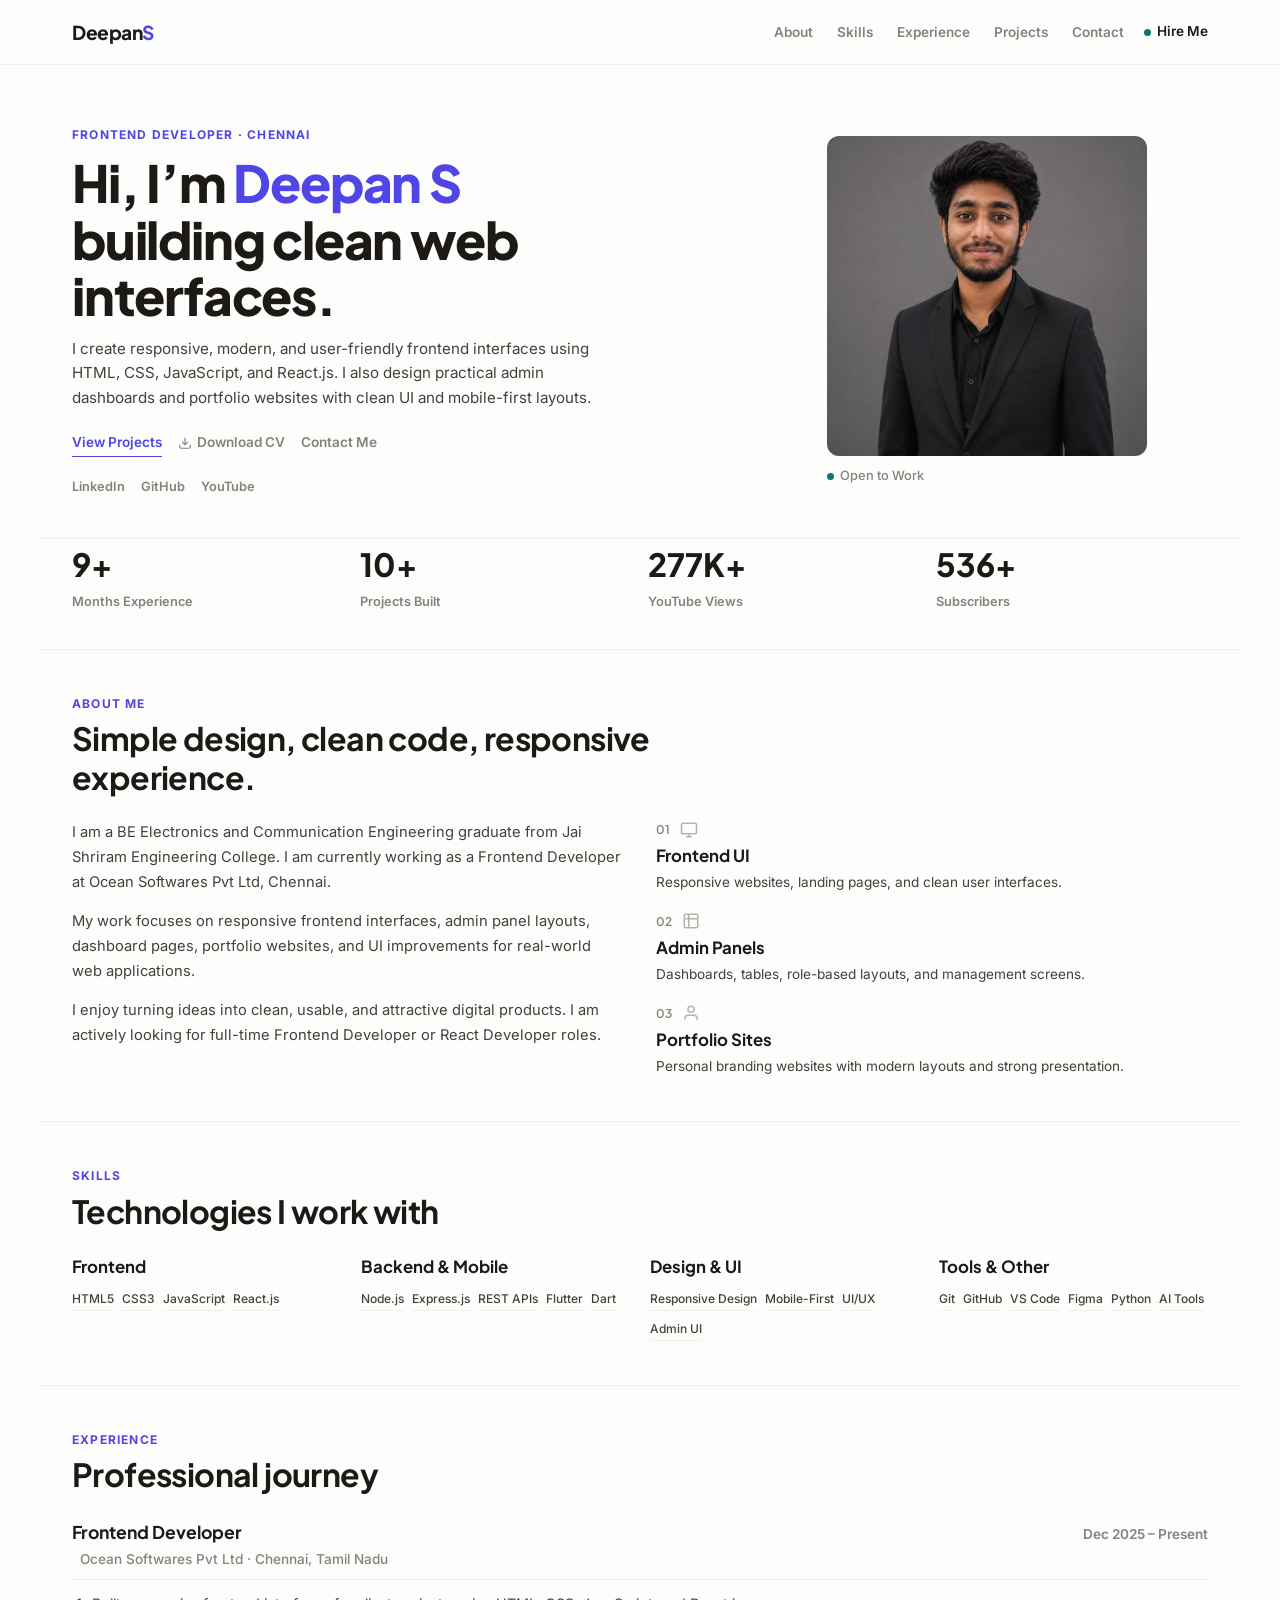
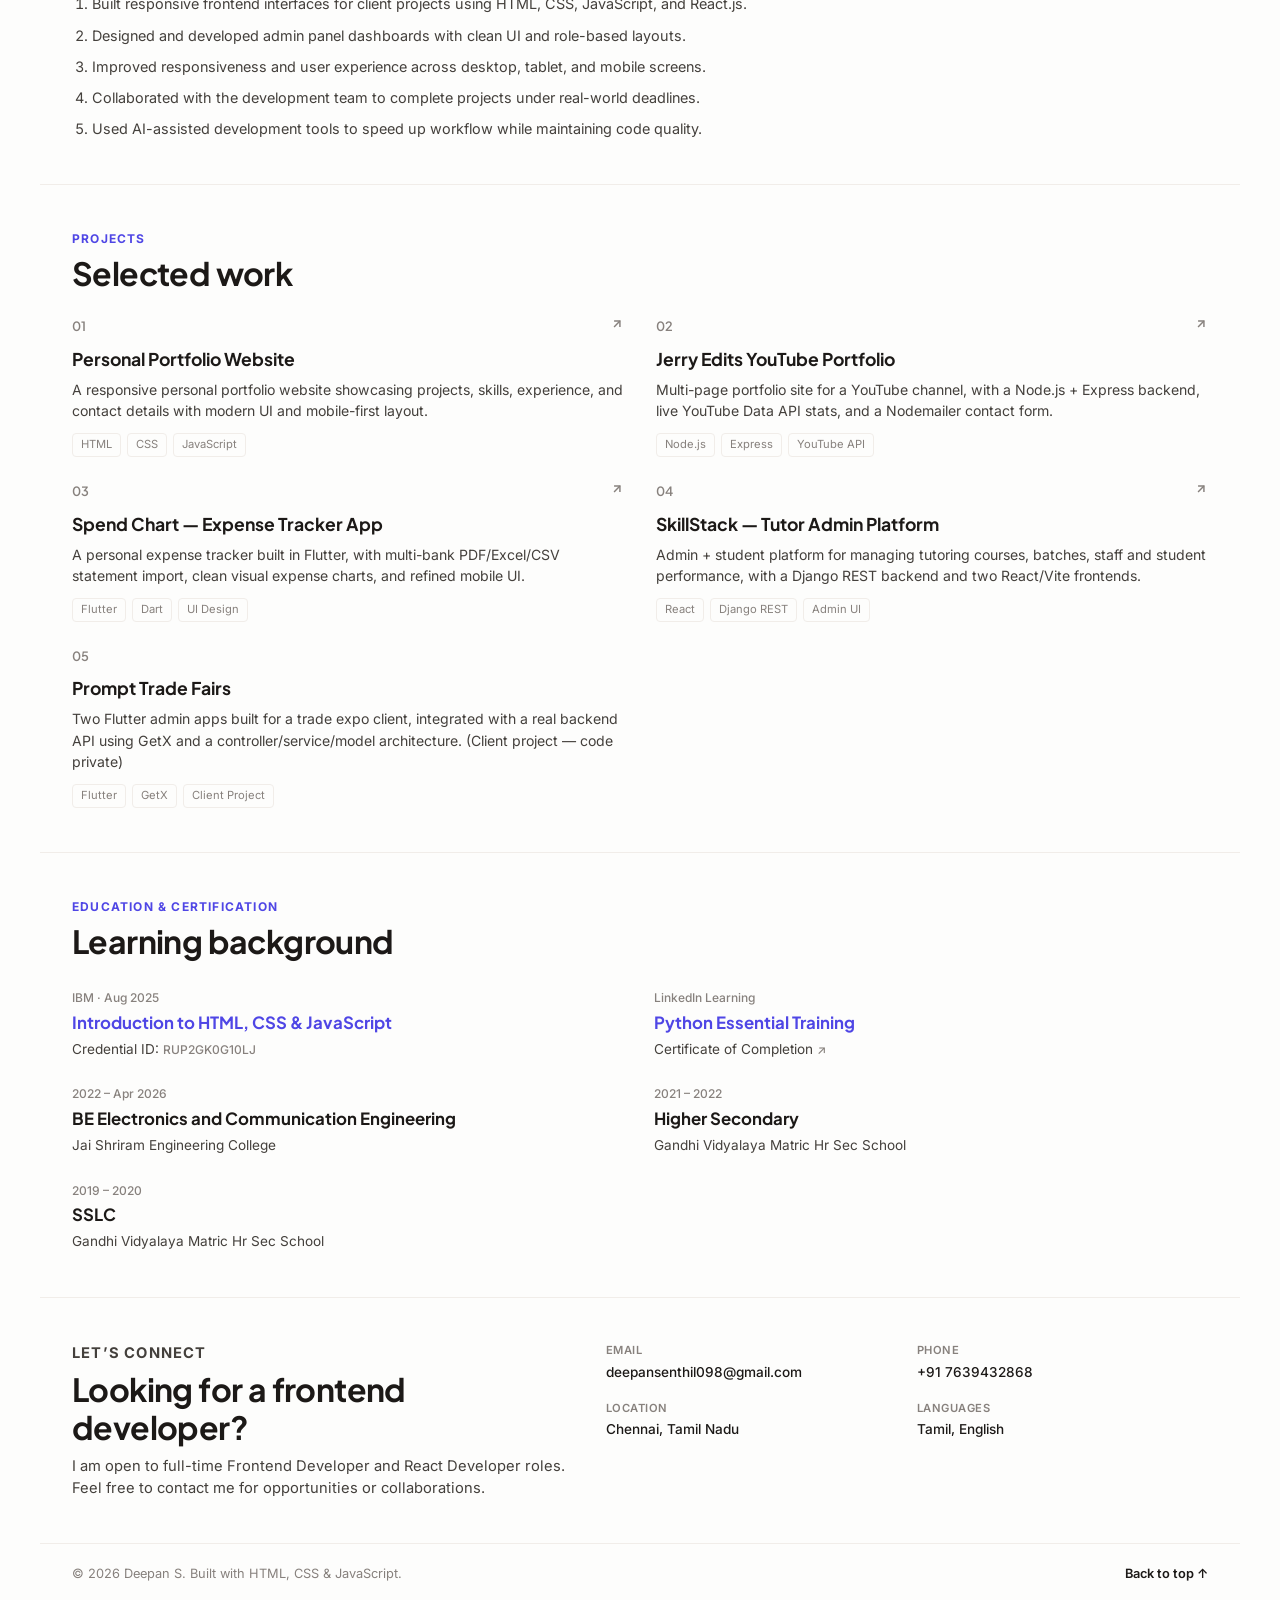
==== index.html @ 494d96f8 "add google-site-verification meta tag" ====
<!DOCTYPE html>
<html lang="en">

<head>
  <meta charset="UTF-8" />
  <meta name="viewport" content="width=device-width, initial-scale=1.0" />
  <meta name="description"
    content="Deepan S - Frontend Developer portfolio. React.js, JavaScript, HTML5, CSS3, responsive UI, admin dashboards, and web experiences." />
  <title>Deepan S | Frontend Developer</title>
  <meta name="google-site-verification" content="NQKdWvsAYt9XB1lCtw7AO4qQT5_Y-aIfFdxD1sTwhug" />

  <link rel="preconnect" href="https://fonts.googleapis.com">
  <link rel="preconnect" href="https://fonts.gstatic.com" crossorigin>
  <link
    href="https://fonts.googleapis.com/css2?family=Inter:wght@400;500;600;700;800&family=Plus+Jakarta+Sans:wght@500;600;700;800&display=swap"
    rel="stylesheet">

  <link rel="icon" type="image/png" href="assets/images/profile.png">
  <link rel="stylesheet" href="assets/css/style.css" />

  <!-- Open Graph / WhatsApp / LinkedIn Meta Tags -->
  <meta property="og:type" content="website" />
  <meta property="og:url" content="https://portfolio-deepan.vercel.app/" />
  <meta property="og:title" content="Deepan S | Frontend Developer" />
  <meta property="og:description" content="Frontend Developer building clean web interfaces using HTML, CSS, JavaScript, and React.js. Explore projects, skills, and experience." />
  <meta property="og:image" content="https://portfolio-deepan.vercel.app/assets/images/ProfileImage-2.png" />

  <!-- Twitter Meta Tags -->
  <meta name="twitter:card" content="summary_large_image" />
  <meta property="twitter:domain" content="portfolio-deepan.vercel.app" />
  <meta property="twitter:url" content="https://portfolio-deepan.vercel.app/" />
  <meta name="twitter:title" content="Deepan S | Frontend Developer" />
  <meta name="twitter:description" content="Frontend Developer building clean web interfaces using HTML, CSS, JavaScript, and React.js." />
  <meta name="twitter:image" content="https://portfolio-deepan.vercel.app/assets/images/ProfileImage-2.png" />
  <link rel="canonical" href="https://portfolio-deepan.vercel.app/" />
  <meta name="keywords" content="Deepan, Deepan S, Deepan Senthilkumar, Deepan portfolio, Deepan frontend developer, Deepan web developer, Deepan React developer, Deepan Chennai" />

  <!-- Structured Data / JSON-LD for Google Search -->
  <script type="application/ld+json">
  {
    "@context": "https://schema.org",
    "@type": "Person",
    "name": "Deepan S",
    "alternateName": ["Deepan", "Deepan Senthilkumar"],
    "jobTitle": "Frontend Developer",
    "url": "https://portfolio-deepan.vercel.app/",
    "sameAs": [
      "https://github.com/Deepan-senthilkumar",
      "https://linkedin.com/in/deepan49",
      "https://youtube.com/@jerryedits4"
    ]
  }
  </script>
</head>

<body>

  <!-- SITE HEADER / NAVBAR -->
  <header class="site-header">
    <nav class="navbar">
      <a href="#home" class="brand">Deepan<span>S</span></a>

      <div class="nav-controls">
        <ul class="nav-links" id="navLinks">
          <li><a href="#about">About</a></li>
          <li><a href="#skills">Skills</a></li>
          <li><a href="#experience">Experience</a></li>
          <li><a href="#projects">Projects</a></li>
          <li><a href="#contact">Contact</a></li>
        </ul>

        <a href="https://mail.google.com/mail/?view=cm&fs=1&to=deepansenthil098@gmail.com" target="_blank" rel="noopener" class="nav-btn">
          <span class="status-dot"></span>
          Hire Me
        </a>

        <!-- Hamburger Menu Button -->
        <button class="menu-btn" id="menuBtn" aria-label="Open Menu">
          <span></span><span></span><span></span>
        </button>
      </div>
    </nav>
  </header>

  <main>
    <!-- HERO SECTION -->
    <section class="hero section" id="home">
      <div class="hero-content">
        <p class="eyebrow">Frontend Developer · Chennai</p>
        <h1>Hi, I’m <span>Deepan S</span><br>building clean web interfaces.</h1>
        <p class="hero-text">
          I create responsive, modern, and user-friendly frontend interfaces using
          HTML, CSS, JavaScript, and React.js. I also design practical admin dashboards
          and portfolio websites with clean UI and mobile-first layouts.
        </p>

        <div class="hero-actions">
          <a href="#projects" class="btn primary">View Projects</a>
          <a href="assets/Deepan_S_Resume.pdf" download="Deepan_S_Resume.pdf" class="btn secondary">
            <svg width="14" height="14" fill="none" stroke="currentColor" stroke-width="2" viewBox="0 0 24 24" style="margin-right: 5px;">
              <path d="M21 15v4a2 2 0 0 1-2 2H5a2 2 0 0 1-2-2v-4"></path>
              <polyline points="7 10 12 15 17 10"></polyline>
              <line x1="12" y1="15" x2="12" y2="3"></line>
            </svg>
            Download CV
          </a>
          <a href="https://mail.google.com/mail/?view=cm&fs=1&to=deepansenthil098@gmail.com" target="_blank" rel="noopener" class="btn secondary">Contact Me</a>
        </div>

        <div class="social-row">
          <a href="https://linkedin.com/in/deepan49" target="_blank" rel="noopener">LinkedIn</a>
          <a href="https://github.com/Deepan-senthilkumar" target="_blank" rel="noopener">GitHub</a>
          <a href="https://youtube.com/@jerryedits4" target="_blank" rel="noopener">YouTube</a>
        </div>
      </div>

      <div class="hero-card">
        <div class="photo-frame">
          <img src="assets/images/ProfileImage-2.png" alt="Deepan S profile photo"
            onerror="this.style.display='none'; this.nextElementSibling.style.display='flex';" />
          <div class="avatar-fallback" style="display: none;">DS</div>
        </div>
        <div class="floating-card">
          <span class="status-dot"></span>
          Open to Work
        </div>
      </div>
    </section>

    <!-- STATS COUNTERS -->
    <section class="stats">
      <div class="stat-box">
        <h3 class="stat-number" data-val="9">9+</h3>
        <p>Months Experience</p>
      </div>
      <div class="stat-box">
        <h3 class="stat-number" data-val="10">10+</h3>
        <p>Projects Built</p>
      </div>
      <div class="stat-box">
        <h3 class="stat-number" data-val="277000">277K+</h3>
        <p>YouTube Views</p>
      </div>
      <div class="stat-box">
        <h3 class="stat-number" data-val="536">536+</h3>
        <p>Subscribers</p>
      </div>
    </section>

    <!-- ABOUT SECTION -->
    <section class="section about" id="about">
      <div class="section-title">
        <p>About Me</p>
        <h2>Simple design, clean code, responsive experience.</h2>
      </div>

      <div class="about-grid">
        <div class="about-text">
          <p>
            I am a BE Electronics and Communication Engineering graduate from
            Jai Shriram Engineering College. I am currently working as a Frontend
            Developer at Ocean Softwares Pvt Ltd, Chennai.
          </p>
          <p>
            My work focuses on responsive frontend interfaces, admin panel layouts,
            dashboard pages, portfolio websites, and UI improvements for real-world
            web applications.
          </p>
          <p>
            I enjoy turning ideas into clean, usable, and attractive digital products.
            I am actively looking for full-time Frontend Developer or React Developer roles.
          </p>
        </div>

        <div class="about-cards">
          <!-- Card 1 -->
          <div class="mini-card">
            <div class="mini-card-header">
              <span>01</span>
              <svg class="mini-card-icon" width="18" height="18" fill="none" stroke="currentColor" stroke-width="2"
                viewBox="0 0 24 24">
                <rect x="2" y="3" width="20" height="14" rx="2" ry="2"></rect>
                <line x1="8" y1="21" x2="16" y2="21"></line>
                <line x1="12" y1="17" x2="12" y2="21"></line>
              </svg>
            </div>
            <h3>Frontend UI</h3>
            <p>Responsive websites, landing pages, and clean user interfaces.</p>
          </div>
          <!-- Card 2 -->
          <div class="mini-card">
            <div class="mini-card-header">
              <span>02</span>
              <svg class="mini-card-icon" width="18" height="18" fill="none" stroke="currentColor" stroke-width="2"
                viewBox="0 0 24 24">
                <rect x="3" y="3" width="18" height="18" rx="2" ry="2"></rect>
                <line x1="9" y1="3" x2="9" y2="21"></line>
                <line x1="3" y1="9" x2="21" y2="9"></line>
              </svg>
            </div>
            <h3>Admin Panels</h3>
            <p>Dashboards, tables, role-based layouts, and management screens.</p>
          </div>
          <!-- Card 3 -->
          <div class="mini-card">
            <div class="mini-card-header">
              <span>03</span>
              <svg class="mini-card-icon" width="18" height="18" fill="none" stroke="currentColor" stroke-width="2"
                viewBox="0 0 24 24">
                <path d="M20 21v-2a4 4 0 0 0-4-4H8a4 4 0 0 0-4 4v2"></path>
                <circle cx="12" cy="7" r="4"></circle>
              </svg>
            </div>
            <h3>Portfolio Sites</h3>
            <p>Personal branding websites with modern layouts and strong presentation.</p>
          </div>
        </div>
      </div>
    </section>

    <!-- SKILLS SECTION -->
    <section class="section skills-section" id="skills">
      <div class="section-title">
        <p>Skills</p>
        <h2>Technologies I work with</h2>
      </div>

      <div class="skills-grid">
        <div class="skill-card">
          <h3>Frontend</h3>
          <div class="tag-list">
            <span>HTML5</span><span>CSS3</span><span>JavaScript</span><span>React.js</span>
          </div>
        </div>
        <div class="skill-card">
          <h3>Backend & Mobile</h3>
          <div class="tag-list">
            <span>Node.js</span><span>Express.js</span><span>REST APIs</span><span>Flutter</span><span>Dart</span>
          </div>
        </div>
        <div class="skill-card">
          <h3>Design & UI</h3>
          <div class="tag-list">
            <span>Responsive Design</span><span>Mobile-First</span><span>UI/UX</span><span>Admin UI</span>
          </div>
        </div>
        <div class="skill-card">
          <h3>Tools & Other</h3>
          <div class="tag-list">
            <span>Git</span><span>GitHub</span><span>VS Code</span><span>Figma</span><span>Python</span><span>AI Tools</span>
          </div>
        </div>
      </div>
    </section>

    <!-- EXPERIENCE SECTION -->
    <section class="section experience" id="experience">
      <div class="section-title">
        <p>Experience</p>
        <h2>Professional journey</h2>
      </div>

      <div class="timeline-card">
        <div class="timeline-head">
          <div>
            <h3>Frontend Developer</h3>
            <p>Ocean Softwares Pvt Ltd · Chennai, Tamil Nadu</p>
          </div>
          <span class="timeline-date">Dec 2025 – Present</span>
        </div>

        <ol class="work-list">
          <li>Built responsive frontend interfaces for client projects using HTML, CSS, JavaScript, and React.js.</li>
          <li>Designed and developed admin panel dashboards with clean UI and role-based layouts.</li>
          <li>Improved responsiveness and user experience across desktop, tablet, and mobile screens.</li>
          <li>Collaborated with the development team to complete projects under real-world deadlines.</li>
          <li>Used AI-assisted development tools to speed up workflow while maintaining code quality.</li>
        </ol>
      </div>
    </section>

    <!-- PROJECTS SECTION -->
    <section class="section projects" id="projects">
      <div class="section-title center">
        <p>Projects</p>
        <h2>Selected work</h2>
      </div>

      <div class="projects-grid">
        <!-- Project 1: Personal Portfolio -->
        <a href="https://portfolio-deepan.vercel.app/" target="_blank" rel="noopener" class="project-card">
          <div class="project-top">
            <span>01</span>
            <span class="project-link-icon" aria-label="Portfolio project">
              <svg width="14" height="14" fill="none" stroke="currentColor" stroke-width="2.5" viewBox="0 0 24 24">
                <line x1="7" y1="17" x2="17" y2="7"></line>
                <polyline points="7 7 17 7 17 17"></polyline>
              </svg>
            </span>
          </div>
          <div class="project-info">
            <h3>Personal Portfolio Website</h3>
            <p>
              A responsive personal portfolio website showcasing projects, skills,
              experience, and contact details with modern UI and mobile-first layout.
            </p>
            <div class="project-tags">
              <span>HTML</span><span>CSS</span><span>JavaScript</span>
            </div>
          </div>
        </a>

        <!-- Project 2: Jerry Edits -->
        <a href="https://jerry-edits.vercel.app/" target="_blank" rel="noopener" class="project-card">
          <div class="project-top">
            <span>02</span>
            <span class="project-link-icon" aria-label="Jerry Edits Website">
              <svg width="14" height="14" fill="none" stroke="currentColor" stroke-width="2.5" viewBox="0 0 24 24">
                <line x1="7" y1="17" x2="17" y2="7"></line>
                <polyline points="7 7 17 7 17 17"></polyline>
              </svg>
            </span>
          </div>
          <div class="project-info">
            <h3>Jerry Edits YouTube Portfolio</h3>
            <p>
              Multi-page portfolio site for a YouTube channel, with a Node.js + Express
              backend, live YouTube Data API stats, and a Nodemailer contact form.
            </p>
            <div class="project-tags">
              <span>Node.js</span><span>Express</span><span>YouTube API</span>
            </div>
          </div>
        </a>

        <!-- Project 3: Spend Chart -->
        <a href="https://github.com/Deepan-senthilkumar/Spend-chart-frontend" target="_blank" rel="noopener" class="project-card">
          <div class="project-top">
            <span>03</span>
            <span class="project-link-icon" aria-label="Spend Chart repository">
              <svg width="14" height="14" fill="none" stroke="currentColor" stroke-width="2.5" viewBox="0 0 24 24">
                <line x1="7" y1="17" x2="17" y2="7"></line>
                <polyline points="7 7 17 7 17 17"></polyline>
              </svg>
            </span>
          </div>
          <div class="project-info">
            <h3>Spend Chart — Expense Tracker App</h3>
            <p>
              A personal expense tracker built in Flutter, with multi-bank PDF/Excel/CSV
              statement import, clean visual expense charts, and refined mobile UI.
            </p>
            <div class="project-tags">
              <span>Flutter</span><span>Dart</span><span>UI Design</span>
            </div>
          </div>
        </a>

        <!-- Project 4: SkillStack -->
        <a href="https://skillstack-admin.vercel.app/" target="_blank" rel="noopener" class="project-card">
          <div class="project-top">
            <span>04</span>
            <span class="project-link-icon" aria-label="SkillStack platform">
              <svg width="14" height="14" fill="none" stroke="currentColor" stroke-width="2.5" viewBox="0 0 24 24">
                <line x1="7" y1="17" x2="17" y2="7"></line>
                <polyline points="7 7 17 7 17 17"></polyline>
              </svg>
            </span>
          </div>
          <div class="project-info">
            <h3>SkillStack — Tutor Admin Platform</h3>
            <p>
              Admin + student platform for managing tutoring courses, batches, staff
              and student performance, with a Django REST backend and two React/Vite frontends.
            </p>
            <div class="project-tags">
              <span>React</span><span>Django REST</span><span>Admin UI</span>
            </div>
          </div>
        </a>

        <!-- Project 5: Prompt Trade Fairs (client project, no public link) -->
        <div class="project-card project-card-static">
          <div class="project-top">
            <span>05</span>
          </div>
          <div class="project-info">
            <h3>Prompt Trade Fairs</h3>
            <p>
              Two Flutter admin apps built for a trade expo client, integrated with a
              real backend API using GetX and a controller/service/model architecture.
              (Client project — code private)
            </p>
            <div class="project-tags">
              <span>Flutter</span><span>GetX</span><span>Client Project</span>
            </div>
          </div>
        </div>
      </div>
    </section>

    <!-- EDUCATION SECTION -->
    <section class="section education">
      <div class="section-title">
        <p>Education & Certification</p>
        <h2>Learning background</h2>
      </div>

      <div class="edu-grid">
        <!-- 1. Coursera IBM Certification -->
        <a href="https://coursera.org/share/57b1f9be9dd07d5d45eefe106dd7801f" target="_blank" rel="noopener"
          class="edu-card highlight">
          <span>IBM · Aug 2025</span>
          <h3>Introduction to HTML, CSS & JavaScript</h3>
          <p>Credential ID: <span class="credential-id">RUP2GK0G10LJ</span></p>
        </a>

        <!-- 2. LinkedIn Learning Certification -->
        <a href="https://www.linkedin.com/learning/certificates/672eab33d50b6d9548c9488023d0935b823214d5f3dd8689351827edff1f55e1" target="_blank" rel="noopener"
          class="edu-card highlight">
          <span>LinkedIn Learning</span>
          <h3>Python Essential Training</h3>
          <p>Certificate of Completion <span class="credential-id">↗</span></p>
        </a>

        <!-- 3. College -->
        <div class="edu-card">
          <span>2022 – Apr 2026</span>
          <h3>BE Electronics and Communication Engineering</h3>
          <p>Jai Shriram Engineering College</p>
        </div>

        <!-- 4. Higher Secondary -->
        <div class="edu-card">
          <span>2021 – 2022</span>
          <h3>Higher Secondary</h3>
          <p>Gandhi Vidyalaya Matric Hr Sec School</p>
        </div>

        <!-- 5. SSLC -->
        <div class="edu-card">
          <span>2019 – 2020</span>
          <h3>SSLC</h3>
          <p>Gandhi Vidyalaya Matric Hr Sec School</p>
        </div>
      </div>
    </section>

    <!-- CONTACT SECTION -->
    <section class="section contact" id="contact">
      <div class="contact-box">
        <div class="contact-intro">
          <p class="eyebrow">Let’s connect</p>
          <h2>Looking for a frontend developer?</h2>
          <p>
            I am open to full-time Frontend Developer and React Developer roles.
            Feel free to contact me for opportunities or collaborations.
          </p>
        </div>

        <div class="contact-actions">
          <a href="https://mail.google.com/mail/?view=cm&fs=1&to=deepansenthil098@gmail.com" target="_blank" rel="noopener" class="btn primary">Email Me</a>
          <a href="tel:+917639432868" class="btn secondary">Call Me</a>
        </div>

        <div class="contact-details">
          <div class="detail-item">
            <span class="detail-label">Email</span>
            <span class="detail-val"><a href="https://mail.google.com/mail/?view=cm&fs=1&to=deepansenthil098@gmail.com" target="_blank" rel="noopener">deepansenthil098@gmail.com</a></span>
          </div>
          <div class="detail-item">
            <span class="detail-label">Phone</span>
            <span class="detail-val">+91 7639432868</span>
          </div>
          <div class="detail-item">
            <span class="detail-label">Location</span>
            <span class="detail-val">Chennai, Tamil Nadu</span>
          </div>
          <div class="detail-item">
            <span class="detail-label">Languages</span>
            <span class="detail-val">Tamil, English</span>
          </div>
        </div>
      </div>
    </section>
  </main>

  <footer>
    <p>© 2026 Deepan S. Built with HTML, CSS & JavaScript.</p>
    <a href="#home">Back to top ↑</a>
  </footer>

  <script src="assets/js/script.js"></script>
</body>

</html>
---- assets/css/style.css ----
/* ==========================================================================
   MINIMAL DESIGN TOKENS & TYPOGRAPHY SYSTEM
   ========================================================================== */
:root {
  /* Warm Milk-White & Slate/Clay System (Default & Sole Theme) */
  --bg: #fdfdfc; /* Clean, calm warm-white */
  --dark: #1c1917; /* Slate-stone dark grey */
  --dark-soft: #292524;
  --text: #44403c; /* Serene warm grey body copy */
  --muted: #87817d; /* Soft clay grey */
  --line: #f1ede9; /* Extremely subtle warm separator lines */
  
  --accent: #4f46e5; /* Serene indigo */
  --accent-soft: #e0e7ff;
  --accent-secondary: #0f766e; /* Muted teal */
  --accent-secondary-soft: #ccfbf1;
  
  --radius: 12px;
  --transition-normal: 0.35s cubic-bezier(0.16, 1, 0.3, 1);
  --transition-fast: 0.2s cubic-bezier(0.16, 1, 0.3, 1);

  /* Professional Typography Pairing */
  --font-heading: 'Plus Jakarta Sans', -apple-system, BlinkMacSystemFont, sans-serif;
  --font-body: 'Inter', -apple-system, BlinkMacSystemFont, sans-serif;
}

/* ==========================================================================
   GLOBAL STRUCTURE & RESET
   ========================================================================== */
* {
  box-sizing: border-box;
  margin: 0;
  padding: 0;
}

html {
  scroll-behavior: smooth;
  scroll-padding-top: 90px;
}

body {
  font-family: var(--font-body);
  background-color: var(--bg);
  color: var(--text);
  line-height: 1.6;
  -webkit-font-smoothing: antialiased;
}

img {
  max-width: 100%;
  display: block;
}

a {
  text-decoration: none;
  color: inherit;
  transition: color var(--transition-fast);
}

/* Layout section containers (Tightened from 80px to 44px) */
.section {
  max-width: 1200px;
  margin: 0 auto;
  padding: 44px 32px;
}

/* major section breaks */
section + section,
main > section + section {
  border-top: 1px solid var(--line);
}

/* Elegant Scrollbar */
::-webkit-scrollbar {
  width: 6px;
  height: 6px;
}
::-webkit-scrollbar-track {
  background: var(--bg);
}
::-webkit-scrollbar-thumb {
  background: var(--line);
  border-radius: 10px;
}
::-webkit-scrollbar-thumb:hover {
  background: var(--muted);
}

/* ==========================================================================
   HEADER / FLAT NAVBAR
   ========================================================================== */
.site-header {
  position: sticky;
  top: 0;
  z-index: 100;
  background-color: rgba(253, 253, 252, 0.95);
  backdrop-filter: blur(8px);
  -webkit-backdrop-filter: blur(8px);
  border-bottom: 1px solid var(--line);
  transition: border-color var(--transition-fast);
}

.navbar {
  max-width: 1200px;
  margin: 0 auto;
  height: 64px; /* Reduced from 70px */
  padding: 0 32px;
  display: flex;
  align-items: center;
  justify-content: space-between;
}

.brand {
  font-family: var(--font-heading);
  font-size: 1.2rem;
  font-weight: 750;
  color: var(--dark);
  letter-spacing: -0.5px;
}

.brand span {
  color: var(--accent);
}

.nav-controls {
  display: flex;
  align-items: center;
  gap: 20px;
}

.nav-links {
  display: flex;
  list-style: none;
  gap: 24px;
}

.nav-links a {
  color: var(--muted);
  font-size: 0.85rem;
  font-weight: 600;
  transition: color var(--transition-fast);
  padding: 6px 0;
}

.nav-links a:hover {
  color: var(--dark);
}

/* Minimal availability badge button */
.nav-btn {
  display: inline-flex;
  align-items: center;
  gap: 6px;
  color: var(--dark);
  font-size: 0.85rem;
  font-weight: 600;
  padding: 4px 0;
  position: relative;
  transition: color var(--transition-fast);
}

.nav-btn:hover {
  color: var(--accent);
}

.status-dot {
  width: 7px;
  height: 7px;
  border-radius: 50%;
  background: var(--accent-secondary);
  display: inline-block;
}

/* Mobile Hamburger Menu */
.menu-btn {
  display: none;
  background: none;
  border: 0;
  cursor: pointer;
  width: 20px;
  height: 20px;
  position: relative;
}

.menu-btn span {
  display: block;
  width: 20px;
  height: 1.5px;
  background: var(--dark);
  position: absolute;
  left: 0;
  border-radius: 999px;
  transition: transform var(--transition-fast), top var(--transition-fast), opacity var(--transition-fast);
}

.menu-btn span:nth-child(1) { top: 4px; }
.menu-btn span:nth-child(2) { top: 10px; }
.menu-btn span:nth-child(3) { top: 16px; }

.menu-btn.active span:nth-child(1) {
  top: 10px;
  transform: rotate(45deg);
}

.menu-btn.active span:nth-child(2) {
  opacity: 0;
}

.menu-btn.active span:nth-child(3) {
  top: 10px;
  transform: rotate(-45deg);
}

/* ==========================================================================
   HERO / PRESENTATION VIEW
   ========================================================================== */
.hero {
  padding-top: 60px;
  padding-bottom: 40px;
  display: grid;
  grid-template-columns: 1.2fr 0.8fr;
  gap: 32px;
  align-items: center;
}

.eyebrow {
  color: var(--accent);
  font-size: 0.75rem;
  font-weight: 700;
  letter-spacing: 1.2px;
  text-transform: uppercase;
  margin-bottom: 10px;
}

.hero h1 {
  font-family: var(--font-heading);
  font-size: clamp(2rem, 5vw, 3.2rem); /* Fluid scaling */
  font-weight: 800;
  line-height: 1.1;
  letter-spacing: -1.2px;
  color: var(--dark);
  margin-bottom: 14px;
}

.hero h1 span {
  color: var(--accent);
}

.hero-text {
  max-width: 520px;
  color: var(--text);
  font-size: 0.95rem;
  line-height: 1.6;
}

.hero-actions {
  display: flex;
  gap: 16px;
  flex-wrap: wrap;
  margin-top: 20px;
}

/* Flat Typography-Based Buttons */
.btn {
  display: inline-flex;
  align-items: center;
  justify-content: center;
  font-weight: 600;
  font-size: 0.85rem;
  cursor: pointer;
  transition: color var(--transition-fast);
  border: none;
  background: none;
}

.btn.primary {
  color: var(--accent);
  border-bottom: 1px solid var(--accent);
  padding: 2px 0;
}

.btn.primary:hover {
  color: var(--dark);
  border-color: var(--dark);
}

.btn.secondary {
  color: var(--muted);
  border-bottom: 1px solid transparent;
  padding: 2px 0;
}

.btn.secondary:hover {
  color: var(--dark);
  border-color: var(--dark);
}

.social-row {
  display: flex;
  gap: 16px;
  margin-top: 20px;
}

.social-row a {
  color: var(--muted);
  font-size: 0.8rem;
  font-weight: 600;
  border-bottom: 1px solid transparent;
}

.social-row a:hover {
  color: var(--dark);
  border-bottom-color: var(--dark);
}

/* Profile Picture block */
.hero-card {
  position: relative;
  justify-self: center;
}

.photo-frame {
  width: min(320px, 70vw);
  aspect-ratio: 1 / 1;
  border-radius: 12px;
  overflow: hidden;
  position: relative;
}

.photo-frame img {
  width: 100%;
  height: 100%;
  object-fit: cover;
  transform: scale(1.25); /* Permanently zoomed in */
  filter: grayscale(10%) contrast(95%);
}

.avatar-fallback {
  width: 100%;
  height: 100%;
  display: flex;
  align-items: center;
  justify-content: center;
  font-family: var(--font-heading);
  font-size: 3rem;
  font-weight: 600;
  color: var(--muted);
  background-color: var(--line);
}

.floating-card {
  margin-top: 10px;
  display: flex;
  align-items: center;
  gap: 6px;
  font-weight: 500;
  font-size: 0.8rem;
  color: var(--muted);
}

/* ==========================================================================
   STATS COUNTER ELEMENTS (Box-Free)
   ========================================================================== */
.stats {
  max-width: 1200px;
  margin: 0 auto;
  padding: 0 32px 36px;
  display: grid;
  grid-template-columns: repeat(4, 1fr);
  gap: 16px;
}

.stat-box {
  background: none;
  border: none;
  padding: 0;
  box-shadow: none;
}

.stat-number {
  font-family: var(--font-heading);
  font-size: clamp(1.5rem, 3.5vw, 2rem); /* Fluid responsive stats */
  font-weight: 750;
  color: var(--dark);
}

.stat-box p {
  color: var(--muted);
  font-size: 0.8rem;
  font-weight: 600;
  margin-top: 2px;
}

/* ==========================================================================
   ABOUT / BIO SECTION (Box-Free)
   ========================================================================== */
.section-title {
  margin-bottom: 24px;
}

.section-title p {
  color: var(--accent);
  font-size: 0.75rem;
  font-weight: 700;
  letter-spacing: 1.2px;
  text-transform: uppercase;
  margin-bottom: 6px;
}

.section-title h2 {
  font-family: var(--font-heading);
  font-size: clamp(1.4rem, 3.5vw, 2rem); /* Fluid scaling headings */
  line-height: 1.2;
  letter-spacing: -0.6px;
  color: var(--dark);
  max-width: 680px;
}

.about-grid {
  display: grid;
  grid-template-columns: 1fr 1fr;
  gap: 32px;
}

.about-text {
  background: none;
  border: none;
  padding: 0;
  box-shadow: none;
}

.about-text p {
  font-size: 0.92rem;
  color: var(--text);
  line-height: 1.7;
}

.about-text p + p {
  margin-top: 14px;
}

.about-cards {
  display: grid;
  gap: 18px;
}

.mini-card {
  background: none;
  border: none;
  padding: 0;
  box-shadow: none;
}

.mini-card-header {
  display: flex;
  align-items: center;
  gap: 10px;
  margin-bottom: 4px;
}

.mini-card-header span {
  color: var(--muted);
  font-weight: 600;
  font-size: 0.75rem;
  font-family: var(--font-heading);
}

.mini-card-icon {
  color: var(--muted);
  opacity: 0.6;
}

.mini-card h3 {
  color: var(--dark);
  font-family: var(--font-heading);
  font-size: 1.05rem;
  font-weight: 700;
  margin-bottom: 2px;
}

.mini-card p {
  color: var(--text);
  font-size: 0.85rem;
}

/* ==========================================================================
   SKILLS SECTION (Box-Free)
   ========================================================================== */
.skills-section {
  max-width: 1200px;
  background: none;
  color: var(--text);
}

.skills-grid {
  display: grid;
  grid-template-columns: repeat(4, 1fr);
  gap: 20px;
}

.skills-section .skill-card {
  background: none;
  border: none;
  padding: 0;
  box-shadow: none;
}

.skills-section .skill-card h3 {
  color: var(--dark);
  font-family: var(--font-heading);
  font-size: 1.05rem;
  font-weight: 700;
  margin-bottom: 8px;
}

.tag-list {
  display: flex;
  gap: 8px;
  flex-wrap: wrap;
}

.tag-list span {
  font-size: 0.75rem;
  font-weight: 500;
  color: var(--text);
  border-bottom: 1px solid var(--line);
  padding-bottom: 2px;
}

/* ==========================================================================
   EXPERIENCE SECTION (Box-Free)
   ========================================================================== */
.experience {
  max-width: 1200px;
}

.timeline-card {
  background: none;
  border: none;
  padding: 0;
  box-shadow: none;
}

.timeline-card::before {
  display: none;
}

.timeline-head {
  display: flex;
  justify-content: space-between;
  align-items: baseline;
  margin-bottom: 12px;
  border-bottom: 1px solid var(--line);
  padding-bottom: 8px;
}

.timeline-head h3 {
  font-family: var(--font-heading);
  color: var(--dark);
  font-size: 1.1rem;
  font-weight: 700;
}

.timeline-head p {
  color: var(--muted);
  font-size: 0.85rem;
  font-weight: 500;
  display: inline-block;
  margin-left: 8px;
}

.timeline-date {
  color: var(--muted);
  font-size: 0.85rem;
  font-weight: 600;
}

.work-list {
  padding-left: 20px;
  list-style-type: decimal;
}

.work-list li {
  font-size: 0.9rem;
  color: var(--text);
}

.work-list li + li {
  margin-top: 8px;
}

/* ==========================================================================
   PROJECTS SECTION (Box-Free)
   ========================================================================== */
.projects-grid {
  display: grid;
  grid-template-columns: repeat(2, 1fr);
  gap: 24px 32px;
}

.project-card {
  display: block;
  background: none;
  border: none;
  padding: 0;
  box-shadow: none;
}

.project-top {
  display: flex;
  justify-content: space-between;
  align-items: center;
  margin-bottom: 8px;
}

.project-top span {
  color: var(--muted);
  font-weight: 600;
  font-size: 0.8rem;
  font-family: var(--font-heading);
}

.project-link-icon {
  width: auto;
  height: auto;
  border: none;
  color: var(--muted);
  transition: color var(--transition-fast);
}

.project-card:hover .project-link-icon {
  color: var(--accent);
  background: none;
  border: none;
  transform: none;
}

.project-card h3 {
  color: var(--dark);
  font-family: var(--font-heading);
  font-size: 1.1rem;
  font-weight: 700;
  margin-bottom: 6px;
  transition: color var(--transition-fast);
}

.project-card:hover h3 {
  color: var(--accent);
}

.project-card p {
  color: var(--text);
  font-size: 0.88rem;
  line-height: 1.5;
  margin-bottom: 12px;
}

.project-tags {
  display: flex;
  flex-wrap: wrap;
  gap: 6px;
}

.project-tags span {
  font-size: 0.7rem;
  color: var(--muted);
  border: 1px solid var(--line);
  padding: 2px 8px;
  border-radius: 4px;
}

.project-card:hover .project-tags span {
  color: var(--accent);
  border-color: var(--accent-soft);
  background-color: var(--accent-soft);
}

.project-card-static {
  cursor: default;
}

.project-card-static:hover h3 {
  color: var(--dark);
}

.project-card-static:hover .project-tags span {
  color: var(--muted);
  border-color: var(--line);
  background-color: transparent;
}

/* ==========================================================================
   EDUCATION GRID (Box-Free)
   ========================================================================== */
.edu-grid {
  display: grid;
  grid-template-columns: repeat(2, 1fr);
  gap: 20px 28px;
}

.edu-card {
  display: block;
  background: none;
  border: none;
  padding: 0;
  box-shadow: none;
}

.edu-card span {
  color: var(--muted);
  font-weight: 500;
  font-size: 0.75rem;
  margin-bottom: 2px;
}

.edu-card h3 {
  color: var(--dark);
  font-family: var(--font-heading);
  font-size: 1.05rem;
  font-weight: 700;
  margin-bottom: 2px;
}

.edu-card p {
  color: var(--text);
  font-size: 0.85rem;
}

.edu-card.highlight {
  display: block;
  background: none;
  border: none;
  transition: opacity var(--transition-fast);
}

.edu-card.highlight:hover {
  opacity: 0.8;
}

.edu-card.highlight h3 {
  color: var(--accent);
}

/* ==========================================================================
   CONTACT DETAILS (Box-Free)
   ========================================================================== */
.contact-box {
  background: none;
  border: none;
  padding: 0;
  box-shadow: none;
  display: grid;
  grid-template-columns: 1fr 1.2fr;
  gap: 32px;
  align-items: start;
}

.contact-intro h2 {
  font-family: var(--font-heading);
  font-size: clamp(1.4rem, 3vw, 2rem);
  letter-spacing: -0.6px;
  line-height: 1.2;
  color: var(--dark);
  margin-bottom: 8px;
}

.contact-box p {
  color: var(--text);
  font-size: 0.92rem;
  line-height: 1.5;
}

.contact-box .eyebrow {
  margin-bottom: 6px;
}

.contact-box .contact-actions {
  display: none;
}

/* Simple text detail list */
.contact-details {
  display: grid;
  grid-template-columns: repeat(2, 1fr);
  gap: 16px 20px;
  border-top: none;
  padding-top: 0;
  margin-top: 0;
}

.detail-item {
  display: flex;
  flex-direction: column;
  gap: 2px;
}

.detail-label {
  font-size: 0.7rem;
  color: var(--muted);
  font-weight: 600;
  text-transform: uppercase;
  letter-spacing: 0.5px;
}

.detail-val {
  font-size: 0.85rem;
  color: var(--dark);
  font-weight: 500;
}

.detail-val a {
  transition: color var(--transition-fast);
}

.detail-val a:hover {
  color: var(--accent);
}

/* ==========================================================================
   FOOTER
   ========================================================================== */
footer {
  max-width: 1200px;
  margin: 0 auto;
  padding: 20px 32px;
  border-top: 1px solid var(--line);
  display: flex;
  justify-content: space-between;
  align-items: center;
  color: var(--muted);
  font-size: 0.8rem;
}

footer a {
  color: var(--dark);
  font-weight: 600;
}

footer a:hover {
  color: var(--accent);
}

/* ==========================================================================
   RESPONSIVE DESIGN ADAPTATIONS
   ========================================================================== */

/* Laptop / Desktop breaks */
@media (max-width: 1024px) {
  .skills-grid {
    grid-template-columns: repeat(2, 1fr);
    gap: 20px;
  }
}

/* Tablet Viewports */
@media (max-width: 950px) {
  /* Navbar transition and overlay tweaks for perfect responsiveness */
  .nav-links {
    position: fixed;
    top: 72px; /* Offset from header boundary */
    left: 32px;
    right: 32px;
    display: flex; /* Kept flex, hidden via opacity/pointers */
    flex-direction: column;
    background: var(--bg);
    border: 1px solid var(--line);
    border-radius: 12px;
    padding: 24px 20px;
    gap: 16px;
    box-shadow: 0 10px 30px rgba(0,0,0,0.04);
    z-index: 99;
    opacity: 0;
    pointer-events: none;
    transform: translateY(-10px);
    transition: opacity 0.3s cubic-bezier(0.16, 1, 0.3, 1), transform 0.3s cubic-bezier(0.16, 1, 0.3, 1);
  }

  /* Dropdown active transitions */
  .nav-links.active {
    opacity: 1;
    pointer-events: auto;
    transform: translateY(0);
  }

  .nav-links a {
    font-size: 0.95rem; /* Larger touch layout */
    padding: 8px 12px; /* Tap targets minimum padding */
    display: block;
    width: 100%;
  }

  .menu-btn {
    display: block;
  }

  .nav-btn {
    display: none;
  }

  .hero {
    grid-template-columns: 1fr;
    gap: 24px;
    padding-top: 30px;
  }
  
  .hero-content {
    text-align: center;
  }
  
  .hero-text {
    margin: 0 auto;
  }
  
  .hero-actions, .social-row {
    justify-content: center;
  }

  .stats {
    grid-template-columns: repeat(2, 1fr);
    padding-bottom: 30px;
    gap: 12px;
  }
  
  .about-grid, .projects-grid, .edu-grid, .contact-box {
    grid-template-columns: 1fr;
    gap: 24px;
  }
  
  .contact-details {
    grid-template-columns: repeat(2, 1fr);
  }

  .floating-card {
    justify-content: center;
  }
}

/* Mobile Viewports */
@media (max-width: 560px) {
  .navbar {
    padding: 0 24px;
  }

  .section {
    padding: 36px 24px;
  }

  .skills-grid, .contact-details {
    grid-template-columns: 1fr;
    gap: 12px;
  }

  .stats {
    grid-template-columns: repeat(2, 1fr);
    padding: 0 24px 30px;
    gap: 12px;
  }

  footer {
    padding: 20px 24px;
  }

  .nav-links {
    left: 24px;
    right: 24px;
  }

  .timeline-head {
    flex-direction: column;
    align-items: flex-start;
    gap: 2px;
  }

  footer {
    flex-direction: column;
    gap: 6px;
    text-align: center;
  }
}

/* ==========================================================================
   SCROLL REVEAL EFFECT
   ========================================================================== */
.reveal {
  opacity: 0;
  transition: opacity 0.8s ease;
}

.reveal.show {
  opacity: 1;
}
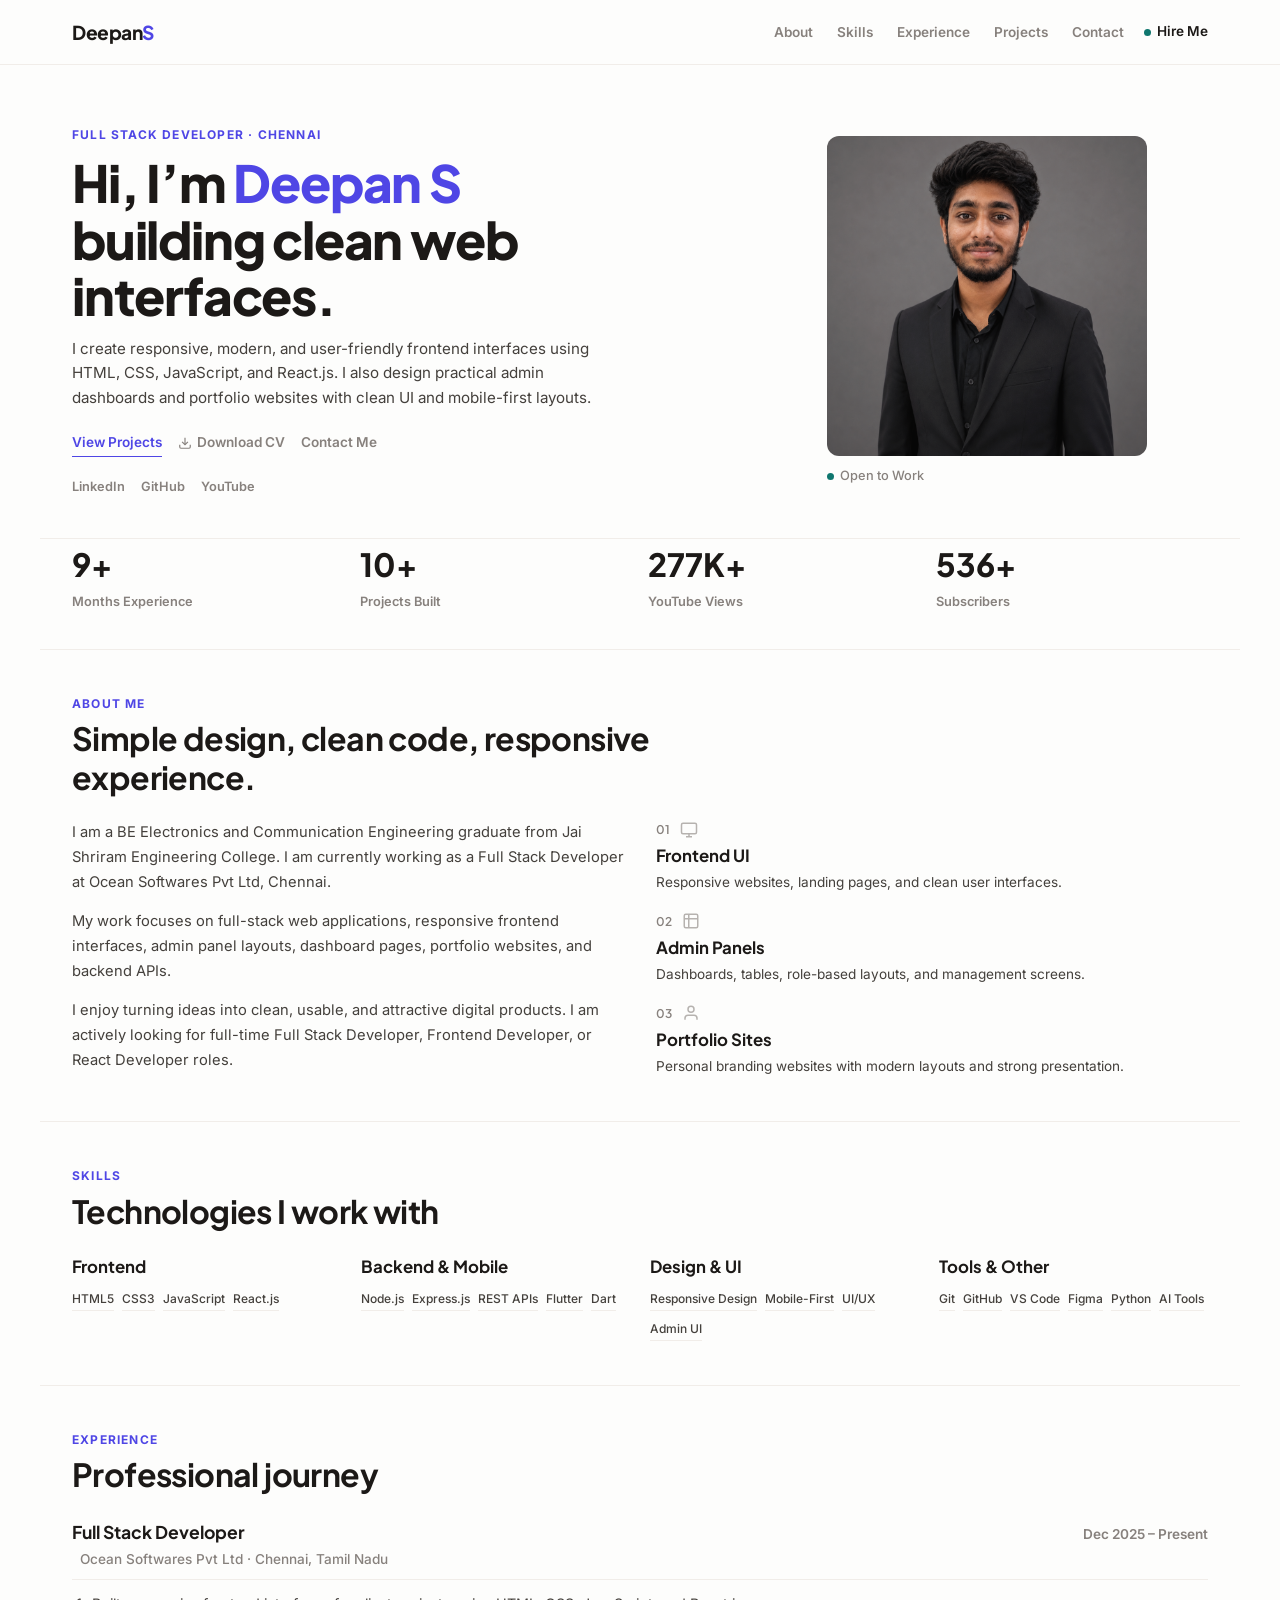
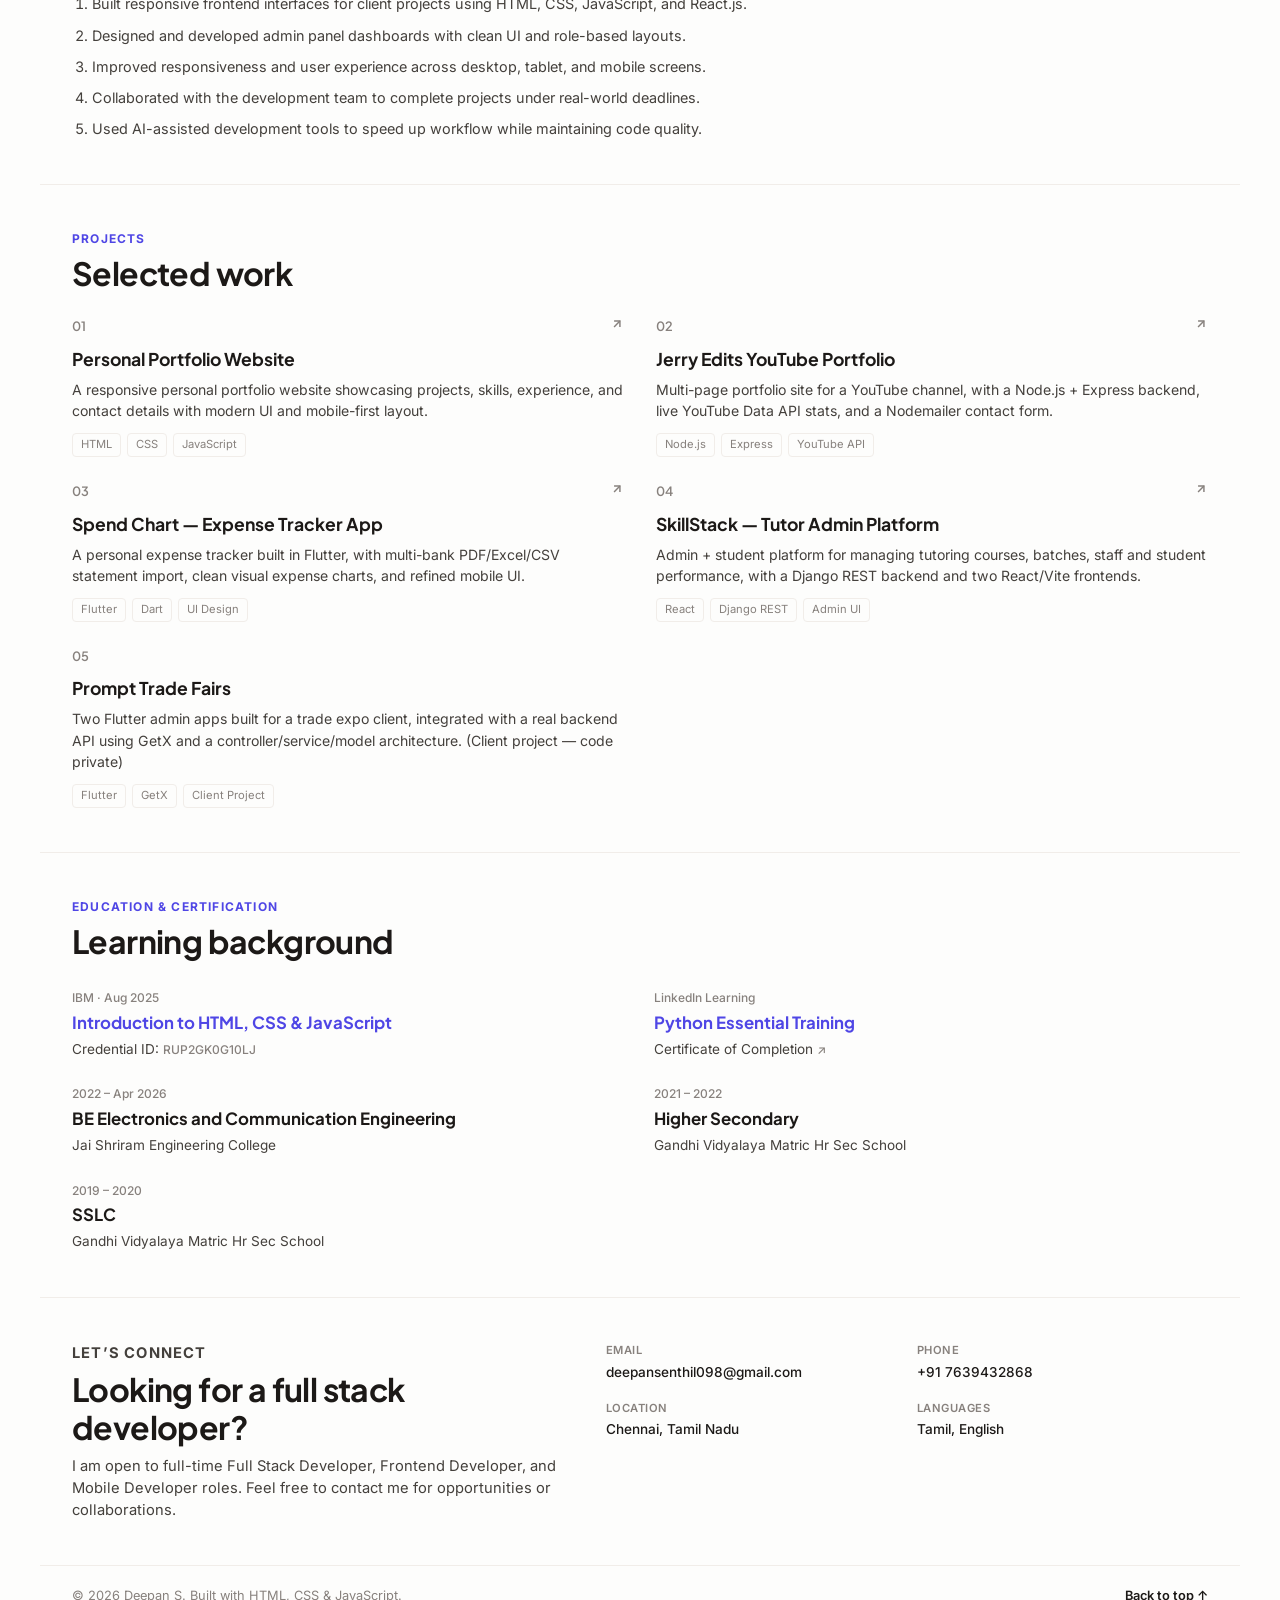
==== commit ae248bc0: "update role to Full Stack Developer, add favicons, and update site name" ====
--- a/index.html
+++ b/index.html
@@ -5,49 +5,103 @@
   <meta charset="UTF-8" />
   <meta name="viewport" content="width=device-width, initial-scale=1.0" />
   <meta name="description"
-    content="Deepan S - Frontend Developer portfolio. React.js, JavaScript, HTML5, CSS3, responsive UI, admin dashboards, and web experiences." />
-  <title>Deepan S | Frontend Developer</title>
+    content="Portfolio of Deepan S (Deepan Senthilkumar) - Full Stack Developer at Ocean Softwares, Chennai. Experienced in React.js, JavaScript, Python, Node.js, Flutter, HTML5, CSS3, responsive UI, admin dashboards, and mobile applications." />
+  <meta name="keywords"
+    content="Deepan, Deepan S, Deepan Senthilkumar, Deepan portfolio, Deepan developer, Deepan full stack developer, Deepan frontend developer, Deepan React developer, Deepan Flutter developer, Deepan mobile app developer, Deepan Chennai, Ocean Softwares Deepan, Jerry Edits Deepan, Spend Chart app, SkillStack admin, Prompt Trade Fairs, Full Stack Developer Chennai, React Developer Portfolio, HTML CSS JavaScript React Flutter Python Node" />
+  <meta name="author" content="Deepan S (Deepan Senthilkumar)" />
+  <meta name="robots" content="index, follow" />
+  <meta name="geo.region" content="IN-TN" />
+  <meta name="geo.placename" content="Chennai" />
+
+  <title>Deepan S | Full Stack Developer & Mobile App Developer Portfolio | Chennai</title>
   <meta name="google-site-verification" content="NQKdWvsAYt9XB1lCtw7AO4qQT5_Y-aIfFdxD1sTwhug" />
-
+  <meta name="google-site-verification" content="cevIsvBwnYSEzlV1HyuRtrS9JpB26nZTro6e0wSrs9Q" />
+
+  <link rel="canonical" href="https://portfolio-deepan.vercel.app/" />
   <link rel="preconnect" href="https://fonts.googleapis.com">
   <link rel="preconnect" href="https://fonts.gstatic.com" crossorigin>
   <link
     href="https://fonts.googleapis.com/css2?family=Inter:wght@400;500;600;700;800&family=Plus+Jakarta+Sans:wght@500;600;700;800&display=swap"
     rel="stylesheet">
 
-  <link rel="icon" type="image/png" href="assets/images/profile.png">
+  <link rel="icon" type="image/x-icon" href="favicon.ico">
+  <link rel="icon" type="image/png" sizes="48x48" href="assets/images/favicon-48x48.png">
+  <link rel="icon" type="image/png" sizes="96x96" href="assets/images/favicon-96x96.png">
+  <link rel="icon" type="image/png" sizes="192x192" href="assets/images/favicon-192x192.png">
+  <link rel="apple-touch-icon" sizes="180x180" href="assets/images/apple-touch-icon.png">
   <link rel="stylesheet" href="assets/css/style.css" />
 
   <!-- Open Graph / WhatsApp / LinkedIn Meta Tags -->
   <meta property="og:type" content="website" />
+  <meta property="og:site_name" content="Deepan S" />
   <meta property="og:url" content="https://portfolio-deepan.vercel.app/" />
-  <meta property="og:title" content="Deepan S | Frontend Developer" />
-  <meta property="og:description" content="Frontend Developer building clean web interfaces using HTML, CSS, JavaScript, and React.js. Explore projects, skills, and experience." />
+  <meta property="og:title" content="Deepan S | Full Stack & Mobile App Developer Portfolio" />
+  <meta property="og:description" content="Explore projects, skills, and experience of Deepan S - Full Stack Developer building clean web applications and mobile apps with React, Node.js, Python, Flutter, and modern UI." />
   <meta property="og:image" content="https://portfolio-deepan.vercel.app/assets/images/ProfileImage-2.png" />
+  <meta property="og:locale" content="en_US" />
 
   <!-- Twitter Meta Tags -->
   <meta name="twitter:card" content="summary_large_image" />
   <meta property="twitter:domain" content="portfolio-deepan.vercel.app" />
   <meta property="twitter:url" content="https://portfolio-deepan.vercel.app/" />
-  <meta name="twitter:title" content="Deepan S | Frontend Developer" />
-  <meta name="twitter:description" content="Frontend Developer building clean web interfaces using HTML, CSS, JavaScript, and React.js." />
+  <meta name="twitter:title" content="Deepan S | Full Stack & Mobile App Developer Portfolio" />
+  <meta name="twitter:description" content="Full Stack & Mobile App Developer portfolio of Deepan S. React.js, Python, Node.js, Flutter, JavaScript, UI/UX, and admin dashboards." />
   <meta name="twitter:image" content="https://portfolio-deepan.vercel.app/assets/images/ProfileImage-2.png" />
-  <link rel="canonical" href="https://portfolio-deepan.vercel.app/" />
-  <meta name="keywords" content="Deepan, Deepan S, Deepan Senthilkumar, Deepan portfolio, Deepan frontend developer, Deepan web developer, Deepan React developer, Deepan Chennai" />
-
-  <!-- Structured Data / JSON-LD for Google Search -->
+
+  <!-- Structured Data / JSON-LD for Google Search & Rich Results -->
   <script type="application/ld+json">
   {
     "@context": "https://schema.org",
-    "@type": "Person",
-    "name": "Deepan S",
-    "alternateName": ["Deepan", "Deepan Senthilkumar"],
-    "jobTitle": "Frontend Developer",
-    "url": "https://portfolio-deepan.vercel.app/",
-    "sameAs": [
-      "https://github.com/Deepan-senthilkumar",
-      "https://linkedin.com/in/deepan49",
-      "https://youtube.com/@jerryedits4"
+    "@graph": [
+      {
+        "@type": "Person",
+        "@id": "https://portfolio-deepan.vercel.app/#person",
+        "name": "Deepan S",
+        "alternateName": ["Deepan", "Deepan Senthilkumar"],
+        "jobTitle": "Full Stack Developer",
+        "description": "Full Stack Developer and Mobile App Developer specializing in React.js, JavaScript, Python, Node.js, Flutter, responsive UI, and admin dashboards.",
+        "url": "https://portfolio-deepan.vercel.app/",
+        "image": "https://portfolio-deepan.vercel.app/assets/images/ProfileImage-2.png",
+        "worksFor": {
+          "@type": "Organization",
+          "name": "Ocean Softwares Pvt Ltd"
+        },
+        "alumniOf": {
+          "@type": "CollegeOrUniversity",
+          "name": "Jai Shriram Engineering College"
+        },
+        "knowsAbout": [
+          "React.js",
+          "JavaScript",
+          "HTML5",
+          "CSS3",
+          "Flutter",
+          "Dart",
+          "Node.js",
+          "Express.js",
+          "REST APIs",
+          "UI/UX Design",
+          "Responsive Web Design",
+          "Admin Dashboards",
+          "Mobile-First Layouts"
+        ],
+        "sameAs": [
+          "https://github.com/Deepan-senthilkumar",
+          "https://linkedin.com/in/deepan49",
+          "https://youtube.com/@jerryedits4"
+        ]
+      },
+      {
+        "@type": "WebSite",
+        "@id": "https://portfolio-deepan.vercel.app/#website",
+        "url": "https://portfolio-deepan.vercel.app/",
+        "name": "Deepan S",
+        "alternateName": ["Deepan", "Deepan S Portfolio"],
+        "author": {
+          "@id": "https://portfolio-deepan.vercel.app/#person"
+        },
+        "inLanguage": "en"
+      }
     ]
   }
   </script>
@@ -86,7 +140,7 @@
     <!-- HERO SECTION -->
     <section class="hero section" id="home">
       <div class="hero-content">
-        <p class="eyebrow">Frontend Developer · Chennai</p>
+        <p class="eyebrow">Full Stack Developer · Chennai</p>
         <h1>Hi, I’m <span>Deepan S</span><br>building clean web interfaces.</h1>
         <p class="hero-text">
           I create responsive, modern, and user-friendly frontend interfaces using
@@ -158,17 +212,16 @@
         <div class="about-text">
           <p>
             I am a BE Electronics and Communication Engineering graduate from
-            Jai Shriram Engineering College. I am currently working as a Frontend
+            Jai Shriram Engineering College. I am currently working as a Full Stack
             Developer at Ocean Softwares Pvt Ltd, Chennai.
           </p>
           <p>
-            My work focuses on responsive frontend interfaces, admin panel layouts,
-            dashboard pages, portfolio websites, and UI improvements for real-world
-            web applications.
+            My work focuses on full-stack web applications, responsive frontend interfaces, admin panel layouts,
+            dashboard pages, portfolio websites, and backend APIs.
           </p>
           <p>
             I enjoy turning ideas into clean, usable, and attractive digital products.
-            I am actively looking for full-time Frontend Developer or React Developer roles.
+            I am actively looking for full-time Full Stack Developer, Frontend Developer, or React Developer roles.
           </p>
         </div>
 
@@ -263,7 +316,7 @@
       <div class="timeline-card">
         <div class="timeline-head">
           <div>
-            <h3>Frontend Developer</h3>
+            <h3>Full Stack Developer</h3>
             <p>Ocean Softwares Pvt Ltd · Chennai, Tamil Nadu</p>
           </div>
           <span class="timeline-date">Dec 2025 – Present</span>
@@ -451,9 +504,9 @@
       <div class="contact-box">
         <div class="contact-intro">
           <p class="eyebrow">Let’s connect</p>
-          <h2>Looking for a frontend developer?</h2>
+          <h2>Looking for a full stack developer?</h2>
           <p>
-            I am open to full-time Frontend Developer and React Developer roles.
+            I am open to full-time Full Stack Developer, Frontend Developer, and Mobile Developer roles.
             Feel free to contact me for opportunities or collaborations.
           </p>
         </div>
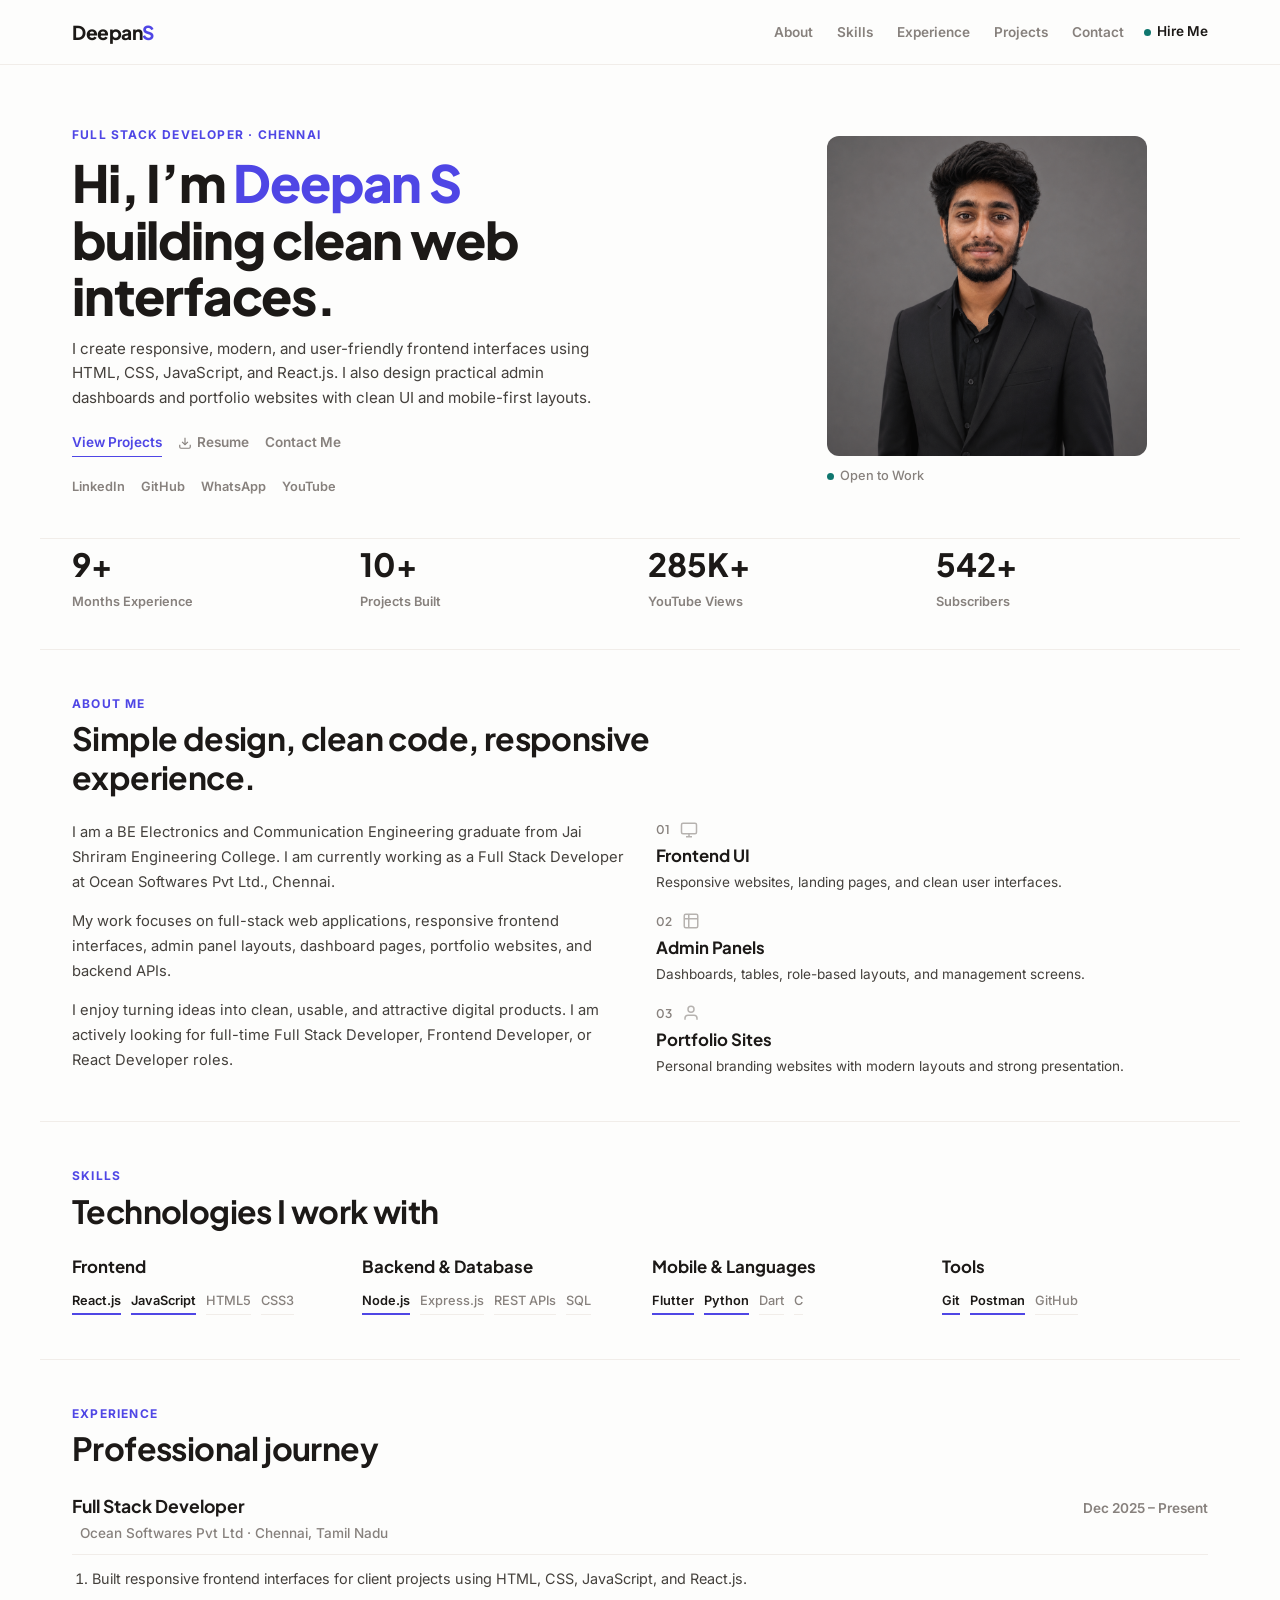
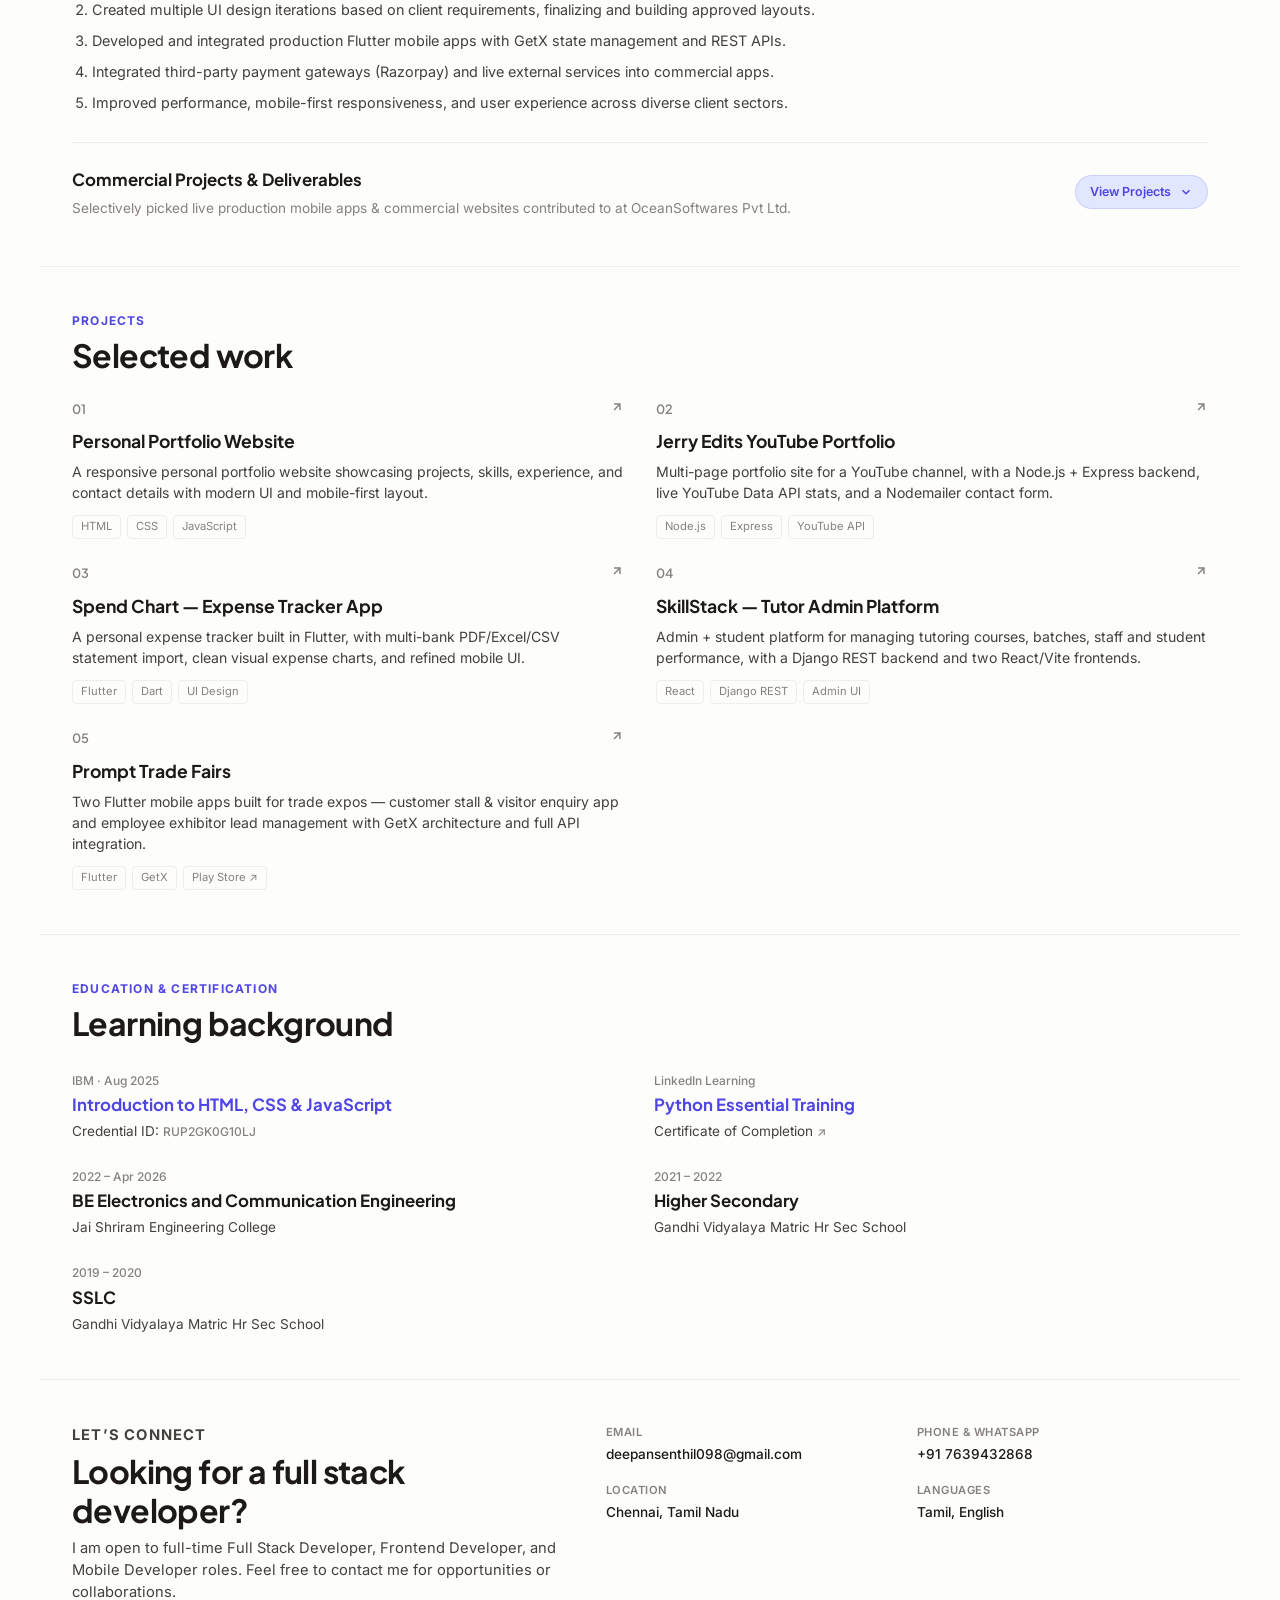
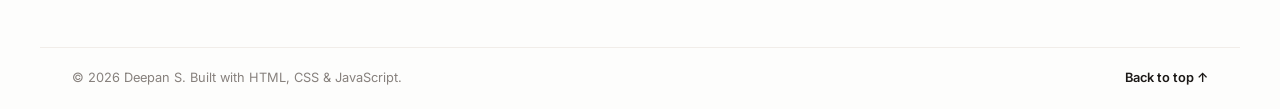
==== commit 1fcab3b3: "feat: add portfolio interaction scripts, stylesheet, resume asset, and live YouTube stats integratio" ====
--- a/index.html
+++ b/index.html
@@ -150,13 +150,13 @@
 
         <div class="hero-actions">
           <a href="#projects" class="btn primary">View Projects</a>
-          <a href="assets/Deepan_S_Resume.pdf" download="Deepan_S_Resume.pdf" class="btn secondary">
+          <a href="assets/Deepan_S.pdf" download="Deepan_S.pdf" class="btn secondary">
             <svg width="14" height="14" fill="none" stroke="currentColor" stroke-width="2" viewBox="0 0 24 24" style="margin-right: 5px;">
               <path d="M21 15v4a2 2 0 0 1-2 2H5a2 2 0 0 1-2-2v-4"></path>
               <polyline points="7 10 12 15 17 10"></polyline>
               <line x1="12" y1="15" x2="12" y2="3"></line>
             </svg>
-            Download CV
+            Resume
           </a>
           <a href="https://mail.google.com/mail/?view=cm&fs=1&to=deepansenthil098@gmail.com" target="_blank" rel="noopener" class="btn secondary">Contact Me</a>
         </div>
@@ -164,6 +164,7 @@
         <div class="social-row">
           <a href="https://linkedin.com/in/deepan49" target="_blank" rel="noopener">LinkedIn</a>
           <a href="https://github.com/Deepan-senthilkumar" target="_blank" rel="noopener">GitHub</a>
+          <a href="https://wa.me/917639432868" target="_blank" rel="noopener">WhatsApp</a>
           <a href="https://youtube.com/@jerryedits4" target="_blank" rel="noopener">YouTube</a>
         </div>
       </div>
@@ -192,11 +193,11 @@
         <p>Projects Built</p>
       </div>
       <div class="stat-box">
-        <h3 class="stat-number" data-val="277000">277K+</h3>
+        <h3 class="stat-number" id="yt-views-count" data-val="285000">285K+</h3>
         <p>YouTube Views</p>
       </div>
       <div class="stat-box">
-        <h3 class="stat-number" data-val="536">536+</h3>
+        <h3 class="stat-number" id="yt-subs-count" data-val="542">542+</h3>
         <p>Subscribers</p>
       </div>
     </section>
@@ -213,7 +214,7 @@
           <p>
             I am a BE Electronics and Communication Engineering graduate from
             Jai Shriram Engineering College. I am currently working as a Full Stack
-            Developer at Ocean Softwares Pvt Ltd, Chennai.
+            Developer at Ocean Softwares Pvt Ltd., Chennai.
           </p>
           <p>
             My work focuses on full-stack web applications, responsive frontend interfaces, admin panel layouts,
@@ -282,25 +283,39 @@
         <div class="skill-card">
           <h3>Frontend</h3>
           <div class="tag-list">
-            <span>HTML5</span><span>CSS3</span><span>JavaScript</span><span>React.js</span>
-          </div>
-        </div>
+            <span class="tag-highlight">React.js</span>
+            <span class="tag-highlight">JavaScript</span>
+            <span>HTML5</span>
+            <span>CSS3</span>
+          </div>
+        </div>
+
         <div class="skill-card">
-          <h3>Backend & Mobile</h3>
+          <h3>Backend & Database</h3>
           <div class="tag-list">
-            <span>Node.js</span><span>Express.js</span><span>REST APIs</span><span>Flutter</span><span>Dart</span>
-          </div>
-        </div>
+            <span class="tag-highlight">Node.js</span>
+            <span>Express.js</span>
+            <span>REST APIs</span>
+            <span>SQL</span>
+          </div>
+        </div>
+
         <div class="skill-card">
-          <h3>Design & UI</h3>
+          <h3>Mobile & Languages</h3>
           <div class="tag-list">
-            <span>Responsive Design</span><span>Mobile-First</span><span>UI/UX</span><span>Admin UI</span>
-          </div>
-        </div>
+            <span class="tag-highlight">Flutter</span>
+            <span class="tag-highlight">Python</span>
+            <span>Dart</span>
+            <span>C</span>
+          </div>
+        </div>
+
         <div class="skill-card">
-          <h3>Tools & Other</h3>
+          <h3>Tools</h3>
           <div class="tag-list">
-            <span>Git</span><span>GitHub</span><span>VS Code</span><span>Figma</span><span>Python</span><span>AI Tools</span>
+            <span class="tag-highlight">Git</span>
+            <span class="tag-highlight">Postman</span>
+            <span>GitHub</span>
           </div>
         </div>
       </div>
@@ -324,11 +339,119 @@
 
         <ol class="work-list">
           <li>Built responsive frontend interfaces for client projects using HTML, CSS, JavaScript, and React.js.</li>
-          <li>Designed and developed admin panel dashboards with clean UI and role-based layouts.</li>
-          <li>Improved responsiveness and user experience across desktop, tablet, and mobile screens.</li>
-          <li>Collaborated with the development team to complete projects under real-world deadlines.</li>
-          <li>Used AI-assisted development tools to speed up workflow while maintaining code quality.</li>
+          <li>Created multiple UI design iterations based on client requirements, finalizing and building approved layouts.</li>
+          <li>Developed and integrated production Flutter mobile apps with GetX state management and REST APIs.</li>
+          <li>Integrated third-party payment gateways (Razorpay) and live external services into commercial apps.</li>
+          <li>Improved performance, mobile-first responsiveness, and user experience across diverse client sectors.</li>
         </ol>
+
+        <!-- Client Projects & Deliverables at Ocean Softwares (Collapsible Dropdown) -->
+        <details class="client-projects-box">
+          <summary class="client-projects-summary">
+            <div class="summary-text">
+              <h4 class="client-subheading">Commercial Projects & Deliverables</h4>
+              <p class="client-subtext">Selectively picked live production mobile apps & commercial websites contributed to at OceanSoftwares Pvt Ltd.</p>
+            </div>
+            <span class="accordion-badge">
+              <span>View Projects</span>
+              <svg class="chevron-icon" width="14" height="14" fill="none" stroke="currentColor" stroke-width="2.5" viewBox="0 0 24 24">
+                <polyline points="6 9 12 15 18 9"></polyline>
+              </svg>
+            </span>
+          </summary>
+
+          <div class="client-projects-content">
+            <!-- 1. Mobile Applications -->
+            <div class="deliverables-group">
+              <span class="deliverables-title">Production Mobile Apps (Google Play Store ↗)</span>
+              <div class="deliverables-grid">
+                <!-- App 1: Prompt Trade Fairs -->
+                <a href="https://play.google.com/store/apps/details?id=com.expo_admin.expo_admin" target="_blank" rel="noopener" class="deliverable-item">
+                  <span class="deliverable-name">Prompt Trade Fairs</span>
+                  <span class="deliverable-arrow">↗</span>
+                  <span class="deliverable-desc">Trade expo customer app for stall & visitor enquiries · Flutter & API integration</span>
+                </a>
+
+                <!-- App 2: Anbu Suzh Ulagu -->
+                <a href="https://play.google.com/store/apps/details?id=com.ocean.charity" target="_blank" rel="noopener" class="deliverable-item">
+                  <span class="deliverable-name">Anbu Suzh Ulagu</span>
+                  <span class="deliverable-arrow">↗</span>
+                  <span class="deliverable-desc">Charity donation app · Full UI design, API & Razorpay payment integration</span>
+                </a>
+
+                <!-- Hidden Apps:
+                <a href="https://play.google.com/store/apps/details?id=com.expo_admin.expo_admin" target="_blank" rel="noopener" class="deliverable-item">
+                  <span class="deliverable-name">Prompt Exhibitor</span>
+                  <span class="deliverable-arrow">↗</span>
+                  <span class="deliverable-desc">Expo customer app for stall & visitor bookings · Flutter & API integration</span>
+                </a>
+                <a href="https://play.google.com/store/apps/details?id=com.ocean.ingenious" target="_blank" rel="noopener" class="deliverable-item">
+                  <span class="deliverable-name">Contact Qube</span>
+                  <span class="deliverable-arrow">↗</span>
+                  <span class="deliverable-desc">Business networking mobile app · UI enhancements & API integration</span>
+                </a>
+                -->
+              </div>
+            </div>
+
+            <!-- 2. Live Commercial Websites -->
+            <div class="deliverables-group">
+              <span class="deliverables-title">Live Commercial Websites (Live Sites ↗)</span>
+              <div class="deliverables-grid">
+                <!-- Site 1: Colours Boutique -->
+                <a href="https://coloursboutique.com/" target="_blank" rel="noopener" class="deliverable-item">
+                  <span class="deliverable-name">Colours Boutique</span>
+                  <span class="deliverable-arrow">↗</span>
+                  <span class="deliverable-desc">Fashion boutique online store · Frontend & UI development</span>
+                </a>
+
+                <!-- Site 2: Auvri Plus -->
+                <a href="https://www.auvriplus.com/" target="_blank" rel="noopener" class="deliverable-item">
+                  <span class="deliverable-name">Auvri Plus</span>
+                  <span class="deliverable-arrow">↗</span>
+                  <span class="deliverable-desc">Herbal wellness & healthcare e-commerce product store · Frontend & UI</span>
+                </a>
+
+                <!-- Site 3: CNI Foundation -->
+                <a href="https://cnifoundation.in/" target="_blank" rel="noopener" class="deliverable-item">
+                  <span class="deliverable-name">CNI Foundation</span>
+                  <span class="deliverable-arrow">↗</span>
+                  <span class="deliverable-desc">Civil building infrastructure & construction website · Frontend & UI</span>
+                </a>
+
+                <!-- Site 4: Jeeva Memorial Public School | JMPSS -->
+                <a href="https://jmpsss.com/" target="_blank" rel="noopener" class="deliverable-item">
+                  <span class="deliverable-name">Jeeva Memorial Public School</span>
+                  <span class="deliverable-arrow">↗</span>
+                  <span class="deliverable-desc">School institutional website · Frontend & UI development</span>
+                </a>
+
+                <!-- Hidden Sites:
+                <a href="https://www.prrayashacollections.com/" target="_blank" rel="noopener" class="deliverable-item">
+                  <span class="deliverable-name">Prrayasha Collections</span>
+                  <span class="deliverable-arrow">↗</span>
+                  <span class="deliverable-desc">Ethnic & dress sales e-commerce · Frontend & UI development</span>
+                </a>
+                <a href="https://youwomenswear.com/" target="_blank" rel="noopener" class="deliverable-item">
+                  <span class="deliverable-name">You Women's Wear</span>
+                  <span class="deliverable-arrow">↗</span>
+                  <span class="deliverable-desc">Women's apparel fashion e-commerce store · Frontend & UI</span>
+                </a>
+                <a href="https://nandhinisilks.com/" target="_blank" rel="noopener" class="deliverable-item">
+                  <span class="deliverable-name">Nandhini Silks</span>
+                  <span class="deliverable-arrow">↗</span>
+                  <span class="deliverable-desc">Traditional silks & sarees online store · Frontend & UI</span>
+                </a>
+                <a href="https://arunaandco.in/" target="_blank" rel="noopener" class="deliverable-item">
+                  <span class="deliverable-name">Aruna & Co</span>
+                  <span class="deliverable-arrow">↗</span>
+                  <span class="deliverable-desc">Wholesale paper distributor corporate website · Frontend & UI</span>
+                </a>
+                -->
+              </div>
+            </div>
+          </div>
+        </details>
       </div>
     </section>
 
@@ -432,23 +555,27 @@
           </div>
         </a>
 
-        <!-- Project 5: Prompt Trade Fairs (client project, no public link) -->
-        <div class="project-card project-card-static">
+        <!-- Project 5: Prompt Trade Fairs -->
+        <a href="https://play.google.com/store/apps/details?id=com.expoapp.expo_user" target="_blank" rel="noopener" class="project-card">
           <div class="project-top">
             <span>05</span>
+            <span class="project-link-icon" aria-label="Prompt Manager App">
+              <svg width="14" height="14" fill="none" stroke="currentColor" stroke-width="2.5" viewBox="0 0 24 24">
+                <line x1="7" y1="17" x2="17" y2="7"></line>
+                <polyline points="7 7 17 7 17 17"></polyline>
+              </svg>
+            </span>
           </div>
           <div class="project-info">
             <h3>Prompt Trade Fairs</h3>
             <p>
-              Two Flutter admin apps built for a trade expo client, integrated with a
-              real backend API using GetX and a controller/service/model architecture.
-              (Client project — code private)
+              Two Flutter mobile apps built for trade expos — customer stall & visitor enquiry app and employee exhibitor lead management with GetX architecture and full API integration.
             </p>
             <div class="project-tags">
-              <span>Flutter</span><span>GetX</span><span>Client Project</span>
-            </div>
-          </div>
-        </div>
+              <span>Flutter</span><span>GetX</span><span>Play Store ↗</span>
+            </div>
+          </div>
+        </a>
       </div>
     </section>
 
@@ -522,8 +649,8 @@
             <span class="detail-val"><a href="https://mail.google.com/mail/?view=cm&fs=1&to=deepansenthil098@gmail.com" target="_blank" rel="noopener">deepansenthil098@gmail.com</a></span>
           </div>
           <div class="detail-item">
-            <span class="detail-label">Phone</span>
-            <span class="detail-val">+91 7639432868</span>
+            <span class="detail-label">Phone & WhatsApp</span>
+            <span class="detail-val"><a href="https://wa.me/917639432868" target="_blank" rel="noopener">+91 7639432868</a></span>
           </div>
           <div class="detail-item">
             <span class="detail-label">Location</span>
--- a/assets/css/style.css
+++ b/assets/css/style.css
@@ -495,7 +495,7 @@
 .skills-grid {
   display: grid;
   grid-template-columns: repeat(4, 1fr);
-  gap: 20px;
+  gap: 24px;
 }
 
 .skills-section .skill-card {
@@ -510,21 +510,39 @@
   font-family: var(--font-heading);
   font-size: 1.05rem;
   font-weight: 700;
-  margin-bottom: 8px;
+  margin-bottom: 10px;
 }
 
 .tag-list {
   display: flex;
-  gap: 8px;
+  gap: 10px;
   flex-wrap: wrap;
 }
 
 .tag-list span {
-  font-size: 0.75rem;
+  font-size: 0.8rem;
   font-weight: 500;
-  color: var(--text);
+  color: var(--muted);
   border-bottom: 1px solid var(--line);
   padding-bottom: 2px;
+  transition: color var(--transition-fast), border-color var(--transition-fast);
+}
+
+.tag-list span:hover {
+  color: var(--dark);
+  border-bottom-color: var(--dark);
+}
+
+/* Highlighted / Core primary skills in Box-Free style */
+.tag-list span.tag-highlight {
+  color: var(--dark);
+  font-weight: 600;
+  border-bottom: 2px solid var(--accent);
+}
+
+.tag-list span.tag-highlight:hover {
+  color: var(--accent);
+  border-bottom-color: var(--accent);
 }
 
 /* ==========================================================================
@@ -587,6 +605,165 @@
 
 .work-list li + li {
   margin-top: 8px;
+}
+
+/* ==========================================================================
+   CLIENT DELIVERABLES & COMMERCIAL PROJECTS (Box-Free Collapsible)
+   ========================================================================== */
+details.client-projects-box {
+  margin-top: 28px;
+  padding-top: 20px;
+  border-top: 1px solid var(--line);
+}
+
+.client-projects-summary {
+  display: flex;
+  justify-content: space-between;
+  align-items: center;
+  gap: 16px;
+  cursor: pointer;
+  list-style: none;
+  user-select: none;
+  padding: 4px 0;
+  transition: opacity var(--transition-fast);
+}
+
+.client-projects-summary::-webkit-details-marker {
+  display: none;
+}
+
+.client-projects-summary:hover {
+  opacity: 0.9;
+}
+
+.summary-text {
+  flex: 1;
+}
+
+.client-subheading {
+  font-family: var(--font-heading);
+  font-size: 1.05rem;
+  font-weight: 700;
+  color: var(--dark);
+  margin-bottom: 4px;
+}
+
+.client-subtext {
+  font-size: 0.85rem;
+  color: var(--muted);
+  line-height: 1.5;
+}
+
+.accordion-badge {
+  display: inline-flex;
+  align-items: center;
+  gap: 8px;
+  font-size: 0.78rem;
+  font-weight: 600;
+  color: var(--accent);
+  background: var(--accent-soft);
+  padding: 6px 14px;
+  border-radius: 20px;
+  border: 1px solid rgba(79, 70, 229, 0.15);
+  flex-shrink: 0;
+  transition: all var(--transition-fast);
+}
+
+.client-projects-summary:hover .accordion-badge {
+  background: #dbe4ff;
+  border-color: var(--accent);
+}
+
+.chevron-icon {
+  transition: transform var(--transition-fast);
+}
+
+details.client-projects-box[open] .chevron-icon {
+  transform: rotate(180deg);
+}
+
+.client-projects-content {
+  padding-top: 24px;
+  animation: deliverablesFadeIn 0.3s ease-out;
+}
+
+@keyframes deliverablesFadeIn {
+  from {
+    opacity: 0;
+    transform: translateY(-8px);
+  }
+  to {
+    opacity: 1;
+    transform: translateY(0);
+  }
+}
+
+.deliverables-group {
+  margin-bottom: 24px;
+}
+
+.deliverables-group:last-child {
+  margin-bottom: 0;
+}
+
+.deliverables-title {
+  display: block;
+  font-size: 0.72rem;
+  font-weight: 700;
+  text-transform: uppercase;
+  letter-spacing: 0.8px;
+  color: var(--accent);
+  margin-bottom: 12px;
+}
+
+.deliverables-grid {
+  display: grid;
+  grid-template-columns: repeat(2, 1fr);
+  gap: 14px 28px;
+}
+
+.deliverable-item {
+  display: grid;
+  grid-template-columns: 1fr auto;
+  row-gap: 2px;
+  column-gap: 8px;
+  padding-bottom: 10px;
+  border-bottom: 1px solid var(--line);
+  transition: border-color var(--transition-fast);
+}
+
+.deliverable-item:hover {
+  border-bottom-color: var(--dark);
+}
+
+.deliverable-name {
+  font-size: 0.92rem;
+  font-weight: 600;
+  color: var(--dark);
+  font-family: var(--font-heading);
+  transition: color var(--transition-fast);
+}
+
+.deliverable-arrow {
+  font-size: 0.85rem;
+  color: var(--muted);
+  transition: transform var(--transition-fast), color var(--transition-fast);
+}
+
+.deliverable-item:hover .deliverable-arrow {
+  color: var(--accent);
+  transform: translate(2px, -2px);
+}
+
+.deliverable-item:hover .deliverable-name {
+  color: var(--accent);
+}
+
+.deliverable-desc {
+  grid-column: 1 / -1;
+  font-size: 0.78rem;
+  color: var(--muted);
+  line-height: 1.4;
 }
 
 /* ==========================================================================
@@ -945,7 +1122,7 @@
     padding: 36px 24px;
   }
 
-  .skills-grid, .contact-details {
+  .skills-grid, .contact-details, .deliverables-grid {
     grid-template-columns: 1fr;
     gap: 12px;
   }
@@ -971,6 +1148,12 @@
     gap: 2px;
   }
 
+  .client-projects-summary {
+    flex-direction: column;
+    align-items: flex-start;
+    gap: 12px;
+  }
+
   footer {
     flex-direction: column;
     gap: 6px;
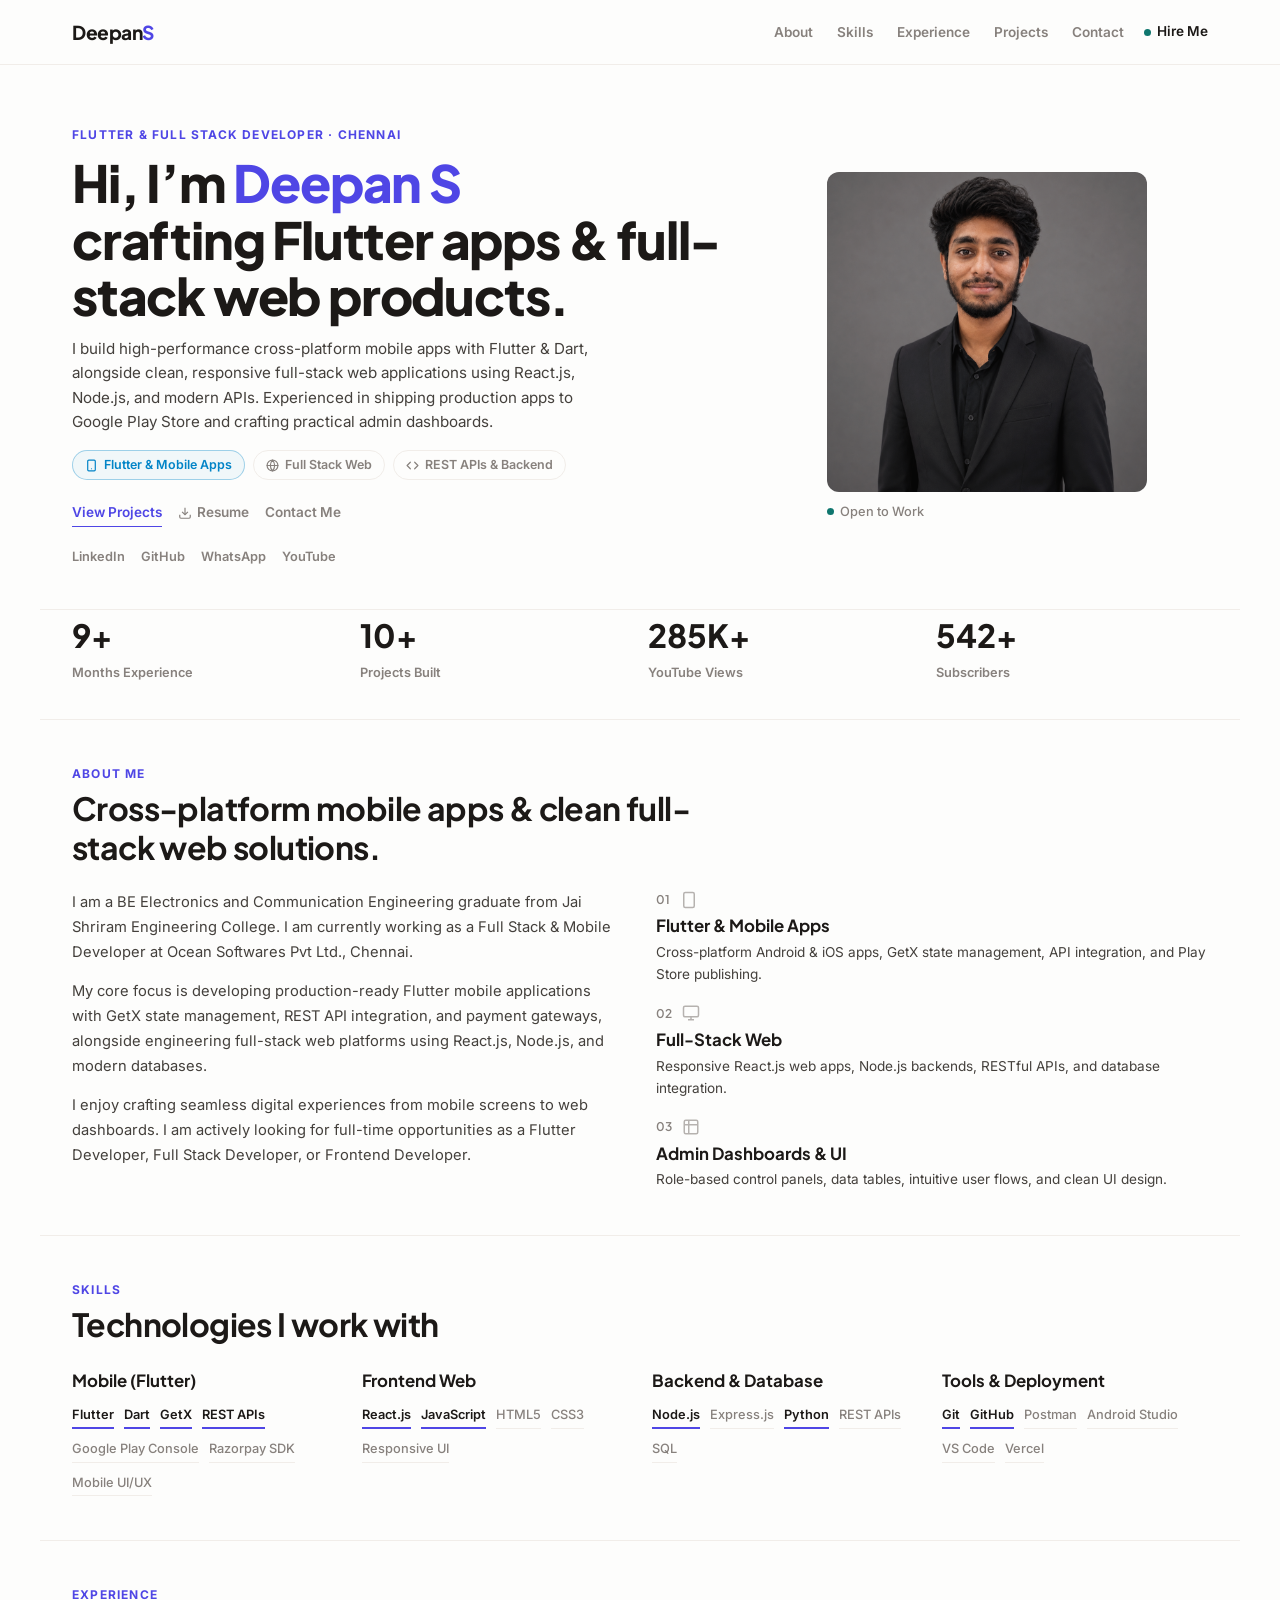
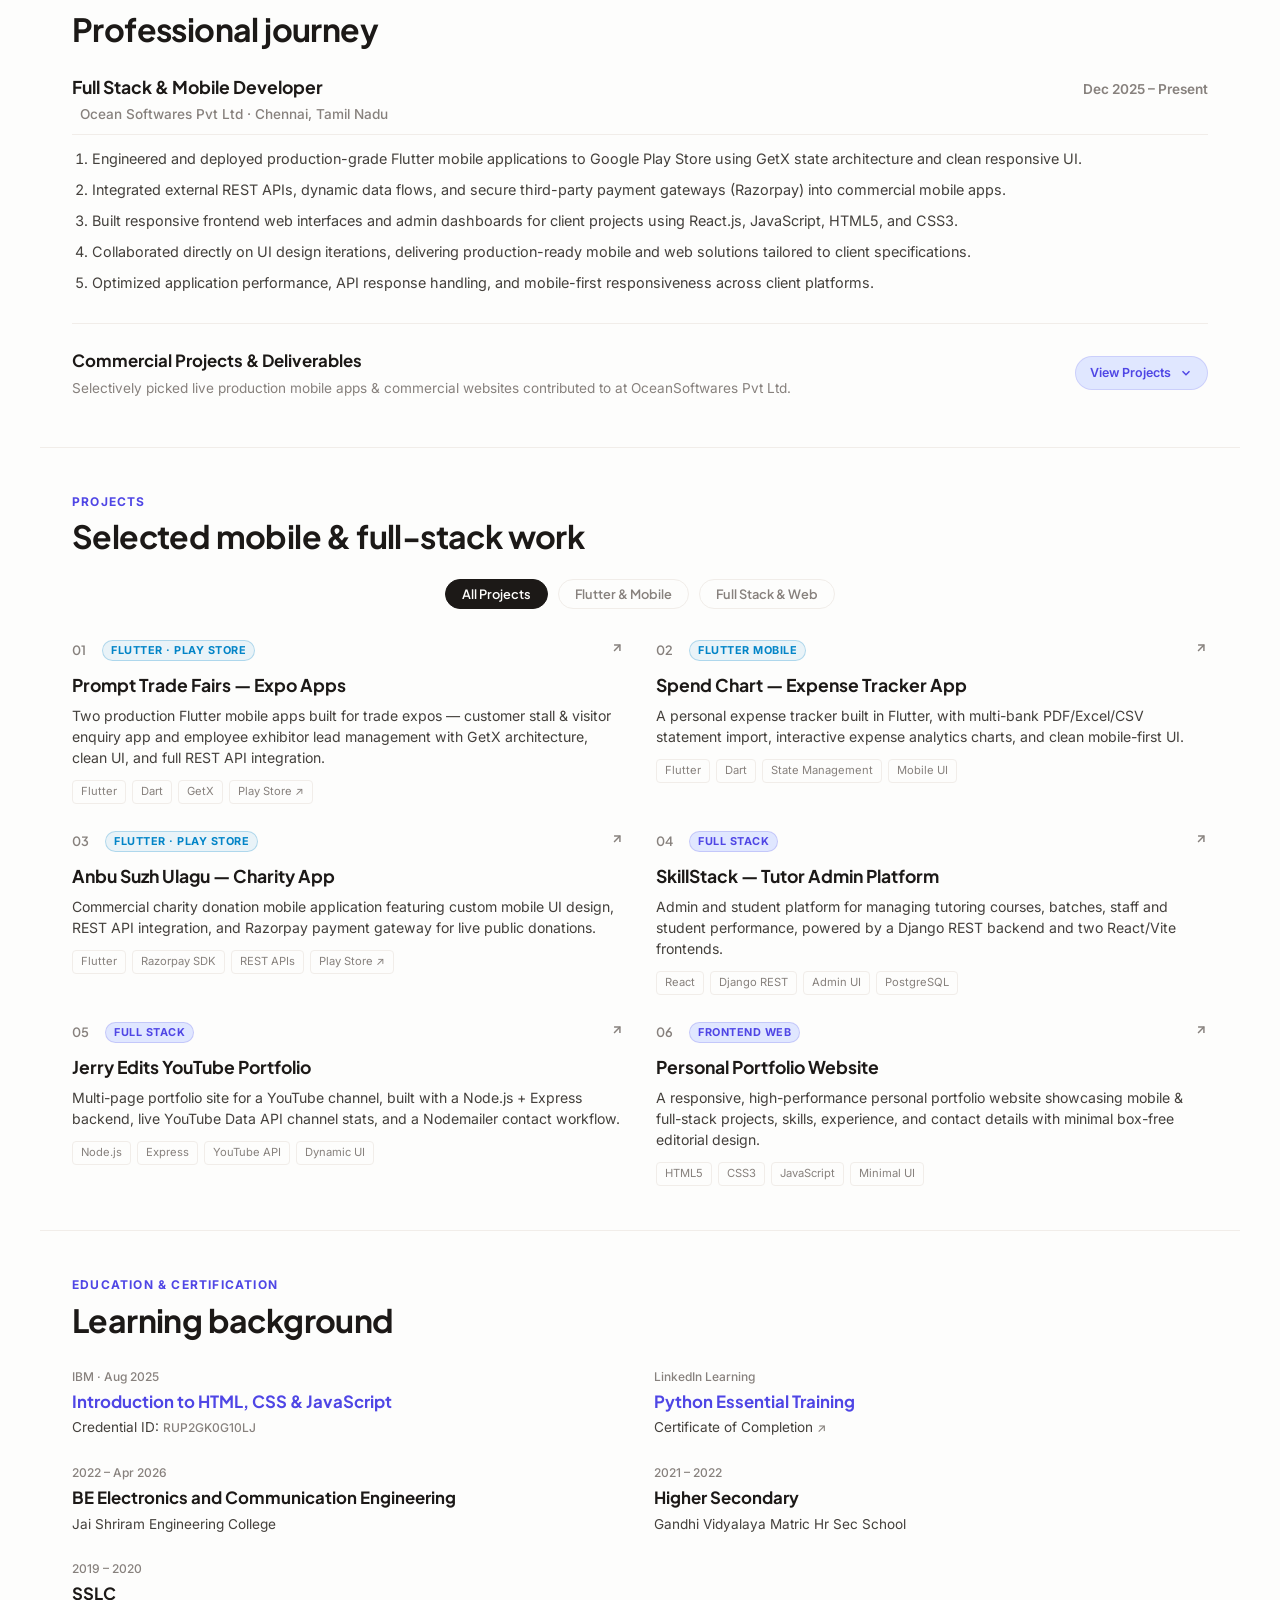
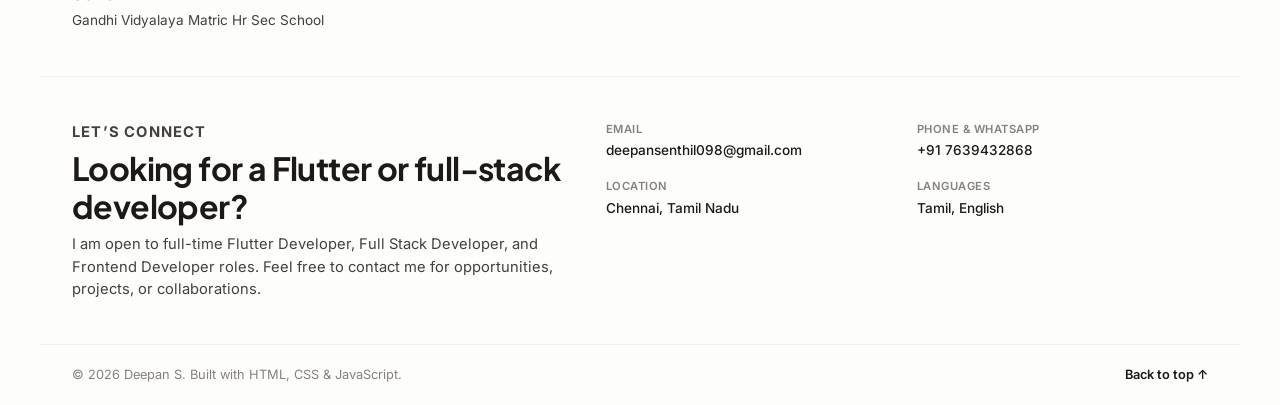
==== commit 2f91a692: "feat: add portfolio interaction scripts, styling, and update metadata for Flutter development" ====
--- a/index.html
+++ b/index.html
@@ -5,15 +5,15 @@
   <meta charset="UTF-8" />
   <meta name="viewport" content="width=device-width, initial-scale=1.0" />
   <meta name="description"
-    content="Portfolio of Deepan S (Deepan Senthilkumar) - Full Stack Developer at Ocean Softwares, Chennai. Experienced in React.js, JavaScript, Python, Node.js, Flutter, HTML5, CSS3, responsive UI, admin dashboards, and mobile applications." />
+    content="Portfolio of Deepan S (Deepan Senthilkumar) - Flutter & Full Stack Developer at Ocean Softwares, Chennai. Experienced in Flutter & Dart cross-platform mobile apps (Google Play Store), React.js, Node.js, Python, REST APIs, and responsive web platforms." />
   <meta name="keywords"
-    content="Deepan, Deepan S, Deepan Senthilkumar, Deepan portfolio, Deepan developer, Deepan full stack developer, Deepan frontend developer, Deepan React developer, Deepan Flutter developer, Deepan mobile app developer, Deepan Chennai, Ocean Softwares Deepan, Jerry Edits Deepan, Spend Chart app, SkillStack admin, Prompt Trade Fairs, Full Stack Developer Chennai, React Developer Portfolio, HTML CSS JavaScript React Flutter Python Node" />
+    content="Deepan, Deepan S, Deepan Senthilkumar, Deepan portfolio, Deepan developer, Deepan Flutter developer, Deepan full stack developer, Deepan mobile app developer, Deepan frontend developer, Deepan React developer, Flutter Dart developer, Deepan Chennai, Ocean Softwares Deepan, Spend Chart app, Prompt Trade Fairs, Anbu Suzh Ulagu, Full Stack Developer Chennai, Flutter Developer Portfolio, Mobile App Developer Chennai" />
   <meta name="author" content="Deepan S (Deepan Senthilkumar)" />
   <meta name="robots" content="index, follow" />
   <meta name="geo.region" content="IN-TN" />
   <meta name="geo.placename" content="Chennai" />
 
-  <title>Deepan S | Full Stack Developer & Mobile App Developer Portfolio | Chennai</title>
+  <title>Deepan S | Flutter & Full Stack Developer Portfolio | Chennai</title>
   <meta name="google-site-verification" content="NQKdWvsAYt9XB1lCtw7AO4qQT5_Y-aIfFdxD1sTwhug" />
   <meta name="google-site-verification" content="cevIsvBwnYSEzlV1HyuRtrS9JpB26nZTro6e0wSrs9Q" />
 
@@ -24,19 +24,20 @@
     href="https://fonts.googleapis.com/css2?family=Inter:wght@400;500;600;700;800&family=Plus+Jakarta+Sans:wght@500;600;700;800&display=swap"
     rel="stylesheet">
 
-  <link rel="icon" type="image/x-icon" href="favicon.ico">
-  <link rel="icon" type="image/png" sizes="48x48" href="assets/images/favicon-48x48.png">
-  <link rel="icon" type="image/png" sizes="96x96" href="assets/images/favicon-96x96.png">
-  <link rel="icon" type="image/png" sizes="192x192" href="assets/images/favicon-192x192.png">
-  <link rel="apple-touch-icon" sizes="180x180" href="assets/images/apple-touch-icon.png">
+  <link rel="icon" type="image/x-icon" href="/favicon.ico">
+  <link rel="icon" type="image/png" sizes="48x48" href="/assets/images/favicon-48x48.png">
+  <link rel="icon" type="image/png" sizes="96x96" href="/assets/images/favicon-96x96.png">
+  <link rel="icon" type="image/png" sizes="192x192" href="/assets/images/favicon-192x192.png">
+  <link rel="apple-touch-icon" sizes="180x180" href="/assets/images/apple-touch-icon.png">
+  <link rel="shortcut icon" href="/favicon.ico">
   <link rel="stylesheet" href="assets/css/style.css" />
 
   <!-- Open Graph / WhatsApp / LinkedIn Meta Tags -->
   <meta property="og:type" content="website" />
   <meta property="og:site_name" content="Deepan S" />
   <meta property="og:url" content="https://portfolio-deepan.vercel.app/" />
-  <meta property="og:title" content="Deepan S | Full Stack & Mobile App Developer Portfolio" />
-  <meta property="og:description" content="Explore projects, skills, and experience of Deepan S - Full Stack Developer building clean web applications and mobile apps with React, Node.js, Python, Flutter, and modern UI." />
+  <meta property="og:title" content="Deepan S | Flutter & Full Stack Developer Portfolio" />
+  <meta property="og:description" content="Explore projects, skills, and experience of Deepan S - Flutter & Full Stack Developer building cross-platform mobile apps on Google Play Store and full-stack web platforms with React, Node.js, and REST APIs." />
   <meta property="og:image" content="https://portfolio-deepan.vercel.app/assets/images/ProfileImage-2.png" />
   <meta property="og:locale" content="en_US" />
 
@@ -44,9 +45,13 @@
   <meta name="twitter:card" content="summary_large_image" />
   <meta property="twitter:domain" content="portfolio-deepan.vercel.app" />
   <meta property="twitter:url" content="https://portfolio-deepan.vercel.app/" />
-  <meta name="twitter:title" content="Deepan S | Full Stack & Mobile App Developer Portfolio" />
-  <meta name="twitter:description" content="Full Stack & Mobile App Developer portfolio of Deepan S. React.js, Python, Node.js, Flutter, JavaScript, UI/UX, and admin dashboards." />
+  <meta name="twitter:title" content="Deepan S | Flutter & Full Stack Developer Portfolio" />
+  <meta name="twitter:description" content="Flutter & Full Stack Developer portfolio of Deepan S. Flutter, Dart, Google Play Store apps, React.js, Python, Node.js, REST APIs, and responsive web platforms." />
   <meta name="twitter:image" content="https://portfolio-deepan.vercel.app/assets/images/ProfileImage-2.png" />
+
+  <!-- Application & Site Name Meta Tags -->
+  <meta name="application-name" content="Deepan S" />
+  <meta name="apple-mobile-web-app-title" content="Deepan S" />
 
   <!-- Structured Data / JSON-LD for Google Search & Rich Results -->
   <script type="application/ld+json">
@@ -54,12 +59,28 @@
     "@context": "https://schema.org",
     "@graph": [
       {
+        "@type": "WebSite",
+        "@id": "https://portfolio-deepan.vercel.app/#website",
+        "url": "https://portfolio-deepan.vercel.app/",
+        "name": "Deepan S",
+        "alternateName": [
+          "Deepan",
+          "Deepan Senthilkumar",
+          "Deepan S Portfolio",
+          "Deepan Portfolio"
+        ],
+        "author": {
+          "@id": "https://portfolio-deepan.vercel.app/#person"
+        },
+        "inLanguage": "en"
+      },
+      {
         "@type": "Person",
         "@id": "https://portfolio-deepan.vercel.app/#person",
         "name": "Deepan S",
         "alternateName": ["Deepan", "Deepan Senthilkumar"],
-        "jobTitle": "Full Stack Developer",
-        "description": "Full Stack Developer and Mobile App Developer specializing in React.js, JavaScript, Python, Node.js, Flutter, responsive UI, and admin dashboards.",
+        "jobTitle": "Flutter & Full Stack Developer",
+        "description": "Flutter & Full Stack Developer specializing in cross-platform mobile apps with Flutter & Dart, Google Play Store publishing, and web applications with React.js, Node.js, and REST APIs.",
         "url": "https://portfolio-deepan.vercel.app/",
         "image": "https://portfolio-deepan.vercel.app/assets/images/ProfileImage-2.png",
         "worksFor": {
@@ -71,36 +92,30 @@
           "name": "Jai Shriram Engineering College"
         },
         "knowsAbout": [
+          "Flutter",
+          "Dart",
+          "GetX",
+          "Mobile App Development",
+          "Google Play Console",
           "React.js",
           "JavaScript",
           "HTML5",
           "CSS3",
-          "Flutter",
-          "Dart",
           "Node.js",
           "Express.js",
           "REST APIs",
+          "Python",
+          "SQL",
+          "Razorpay Payment Gateway",
           "UI/UX Design",
           "Responsive Web Design",
-          "Admin Dashboards",
-          "Mobile-First Layouts"
+          "Admin Dashboards"
         ],
         "sameAs": [
           "https://github.com/Deepan-senthilkumar",
           "https://linkedin.com/in/deepan49",
           "https://youtube.com/@jerryedits4"
         ]
-      },
-      {
-        "@type": "WebSite",
-        "@id": "https://portfolio-deepan.vercel.app/#website",
-        "url": "https://portfolio-deepan.vercel.app/",
-        "name": "Deepan S",
-        "alternateName": ["Deepan", "Deepan S Portfolio"],
-        "author": {
-          "@id": "https://portfolio-deepan.vercel.app/#person"
-        },
-        "inLanguage": "en"
       }
     ]
   }
@@ -140,13 +155,38 @@
     <!-- HERO SECTION -->
     <section class="hero section" id="home">
       <div class="hero-content">
-        <p class="eyebrow">Full Stack Developer · Chennai</p>
-        <h1>Hi, I’m <span>Deepan S</span><br>building clean web interfaces.</h1>
+        <p class="eyebrow">Flutter & Full Stack Developer · Chennai</p>
+        <h1>Hi, I’m <span>Deepan S</span><br>crafting Flutter apps & full-stack web products.</h1>
         <p class="hero-text">
-          I create responsive, modern, and user-friendly frontend interfaces using
-          HTML, CSS, JavaScript, and React.js. I also design practical admin dashboards
-          and portfolio websites with clean UI and mobile-first layouts.
+          I build high-performance cross-platform mobile apps with Flutter & Dart, alongside
+          clean, responsive full-stack web applications using React.js, Node.js, and modern APIs.
+          Experienced in shipping production apps to Google Play Store and crafting practical admin dashboards.
         </p>
+
+        <div class="hero-specialties">
+          <span class="spec-chip highlight-flutter">
+            <svg width="13" height="13" viewBox="0 0 24 24" fill="none" stroke="currentColor" stroke-width="2.2" stroke-linecap="round" stroke-linejoin="round">
+              <rect x="5" y="2" width="14" height="20" rx="2" ry="2"></rect>
+              <line x1="12" y1="18" x2="12.01" y2="18"></line>
+            </svg>
+            Flutter & Mobile Apps
+          </span>
+          <span class="spec-chip">
+            <svg width="13" height="13" viewBox="0 0 24 24" fill="none" stroke="currentColor" stroke-width="2.2" stroke-linecap="round" stroke-linejoin="round">
+              <circle cx="12" cy="12" r="10"></circle>
+              <line x1="2" y1="12" x2="22" y2="12"></line>
+              <path d="M12 2a15.3 15.3 0 0 1 4 10 15.3 15.3 0 0 1-4 10 15.3 15.3 0 0 1-4-10 15.3 15.3 0 0 1 4-10z"></path>
+            </svg>
+            Full Stack Web
+          </span>
+          <span class="spec-chip">
+            <svg width="13" height="13" viewBox="0 0 24 24" fill="none" stroke="currentColor" stroke-width="2.2" stroke-linecap="round" stroke-linejoin="round">
+              <polyline points="16 18 22 12 16 6"></polyline>
+              <polyline points="8 6 2 12 8 18"></polyline>
+            </svg>
+            REST APIs & Backend
+          </span>
+        </div>
 
         <div class="hero-actions">
           <a href="#projects" class="btn primary">View Projects</a>
@@ -206,67 +246,68 @@
     <section class="section about" id="about">
       <div class="section-title">
         <p>About Me</p>
-        <h2>Simple design, clean code, responsive experience.</h2>
+        <h2>Cross-platform mobile apps & clean full-stack web solutions.</h2>
       </div>
 
       <div class="about-grid">
         <div class="about-text">
           <p>
             I am a BE Electronics and Communication Engineering graduate from
-            Jai Shriram Engineering College. I am currently working as a Full Stack
+            Jai Shriram Engineering College. I am currently working as a Full Stack & Mobile
             Developer at Ocean Softwares Pvt Ltd., Chennai.
           </p>
           <p>
-            My work focuses on full-stack web applications, responsive frontend interfaces, admin panel layouts,
-            dashboard pages, portfolio websites, and backend APIs.
+            My core focus is developing production-ready Flutter mobile applications with GetX state management,
+            REST API integration, and payment gateways, alongside engineering full-stack web platforms using
+            React.js, Node.js, and modern databases.
           </p>
           <p>
-            I enjoy turning ideas into clean, usable, and attractive digital products.
-            I am actively looking for full-time Full Stack Developer, Frontend Developer, or React Developer roles.
+            I enjoy crafting seamless digital experiences from mobile screens to web dashboards.
+            I am actively looking for full-time opportunities as a Flutter Developer, Full Stack Developer, or Frontend Developer.
           </p>
         </div>
 
         <div class="about-cards">
-          <!-- Card 1 -->
+          <!-- Card 1: Flutter & Mobile -->
           <div class="mini-card">
             <div class="mini-card-header">
               <span>01</span>
               <svg class="mini-card-icon" width="18" height="18" fill="none" stroke="currentColor" stroke-width="2"
                 viewBox="0 0 24 24">
-                <rect x="2" y="3" width="20" height="14" rx="2" ry="2"></rect>
-                <line x1="8" y1="21" x2="16" y2="21"></line>
-                <line x1="12" y1="17" x2="12" y2="21"></line>
-              </svg>
-            </div>
-            <h3>Frontend UI</h3>
-            <p>Responsive websites, landing pages, and clean user interfaces.</p>
-          </div>
-          <!-- Card 2 -->
+                <rect x="5" y="2" width="14" height="20" rx="2" ry="2"></rect>
+                <line x1="12" y1="18" x2="12.01" y2="18"></line>
+              </svg>
+            </div>
+            <h3>Flutter & Mobile Apps</h3>
+            <p>Cross-platform Android & iOS apps, GetX state management, API integration, and Play Store publishing.</p>
+          </div>
+          <!-- Card 2: Full-Stack Web -->
           <div class="mini-card">
             <div class="mini-card-header">
               <span>02</span>
               <svg class="mini-card-icon" width="18" height="18" fill="none" stroke="currentColor" stroke-width="2"
                 viewBox="0 0 24 24">
-                <rect x="3" y="3" width="18" height="18" rx="2" ry="2"></rect>
-                <line x1="9" y1="3" x2="9" y2="21"></line>
-                <line x1="3" y1="9" x2="21" y2="9"></line>
-              </svg>
-            </div>
-            <h3>Admin Panels</h3>
-            <p>Dashboards, tables, role-based layouts, and management screens.</p>
-          </div>
-          <!-- Card 3 -->
+                <rect x="2" y="3" width="20" height="14" rx="2" ry="2"></rect>
+                <line x1="8" y1="21" x2="16" y2="21"></line>
+                <line x1="12" y1="17" x2="12" y2="21"></line>
+              </svg>
+            </div>
+            <h3>Full-Stack Web</h3>
+            <p>Responsive React.js web apps, Node.js backends, RESTful APIs, and database integration.</p>
+          </div>
+          <!-- Card 3: Admin Dashboards & UI -->
           <div class="mini-card">
             <div class="mini-card-header">
               <span>03</span>
               <svg class="mini-card-icon" width="18" height="18" fill="none" stroke="currentColor" stroke-width="2"
                 viewBox="0 0 24 24">
-                <path d="M20 21v-2a4 4 0 0 0-4-4H8a4 4 0 0 0-4 4v2"></path>
-                <circle cx="12" cy="7" r="4"></circle>
-              </svg>
-            </div>
-            <h3>Portfolio Sites</h3>
-            <p>Personal branding websites with modern layouts and strong presentation.</p>
+                <rect x="3" y="3" width="18" height="18" rx="2" ry="2"></rect>
+                <line x1="9" y1="3" x2="9" y2="21"></line>
+                <line x1="3" y1="9" x2="21" y2="9"></line>
+              </svg>
+            </div>
+            <h3>Admin Dashboards & UI</h3>
+            <p>Role-based control panels, data tables, intuitive user flows, and clean UI design.</p>
           </div>
         </div>
       </div>
@@ -281,12 +322,26 @@
 
       <div class="skills-grid">
         <div class="skill-card">
-          <h3>Frontend</h3>
+          <h3>Mobile (Flutter)</h3>
+          <div class="tag-list">
+            <span class="tag-highlight">Flutter</span>
+            <span class="tag-highlight">Dart</span>
+            <span class="tag-highlight">GetX</span>
+            <span class="tag-highlight">REST APIs</span>
+            <span>Google Play Console</span>
+            <span>Razorpay SDK</span>
+            <span>Mobile UI/UX</span>
+          </div>
+        </div>
+
+        <div class="skill-card">
+          <h3>Frontend Web</h3>
           <div class="tag-list">
             <span class="tag-highlight">React.js</span>
             <span class="tag-highlight">JavaScript</span>
             <span>HTML5</span>
             <span>CSS3</span>
+            <span>Responsive UI</span>
           </div>
         </div>
 
@@ -295,27 +350,21 @@
           <div class="tag-list">
             <span class="tag-highlight">Node.js</span>
             <span>Express.js</span>
+            <span class="tag-highlight">Python</span>
             <span>REST APIs</span>
             <span>SQL</span>
           </div>
         </div>
 
         <div class="skill-card">
-          <h3>Mobile & Languages</h3>
-          <div class="tag-list">
-            <span class="tag-highlight">Flutter</span>
-            <span class="tag-highlight">Python</span>
-            <span>Dart</span>
-            <span>C</span>
-          </div>
-        </div>
-
-        <div class="skill-card">
-          <h3>Tools</h3>
+          <h3>Tools & Deployment</h3>
           <div class="tag-list">
             <span class="tag-highlight">Git</span>
-            <span class="tag-highlight">Postman</span>
-            <span>GitHub</span>
+            <span class="tag-highlight">GitHub</span>
+            <span>Postman</span>
+            <span>Android Studio</span>
+            <span>VS Code</span>
+            <span>Vercel</span>
           </div>
         </div>
       </div>
@@ -331,18 +380,18 @@
       <div class="timeline-card">
         <div class="timeline-head">
           <div>
-            <h3>Full Stack Developer</h3>
+            <h3>Full Stack & Mobile Developer</h3>
             <p>Ocean Softwares Pvt Ltd · Chennai, Tamil Nadu</p>
           </div>
           <span class="timeline-date">Dec 2025 – Present</span>
         </div>
 
         <ol class="work-list">
-          <li>Built responsive frontend interfaces for client projects using HTML, CSS, JavaScript, and React.js.</li>
-          <li>Created multiple UI design iterations based on client requirements, finalizing and building approved layouts.</li>
-          <li>Developed and integrated production Flutter mobile apps with GetX state management and REST APIs.</li>
-          <li>Integrated third-party payment gateways (Razorpay) and live external services into commercial apps.</li>
-          <li>Improved performance, mobile-first responsiveness, and user experience across diverse client sectors.</li>
+          <li>Engineered and deployed production-grade Flutter mobile applications to Google Play Store using GetX state architecture and clean responsive UI.</li>
+          <li>Integrated external REST APIs, dynamic data flows, and secure third-party payment gateways (Razorpay) into commercial mobile apps.</li>
+          <li>Built responsive frontend web interfaces and admin dashboards for client projects using React.js, JavaScript, HTML5, and CSS3.</li>
+          <li>Collaborated directly on UI design iterations, delivering production-ready mobile and web solutions tailored to client specifications.</li>
+          <li>Optimized application performance, API response handling, and mobile-first responsiveness across client platforms.</li>
         </ol>
 
         <!-- Client Projects & Deliverables at Ocean Softwares (Collapsible Dropdown) -->
@@ -459,14 +508,137 @@
     <section class="section projects" id="projects">
       <div class="section-title center">
         <p>Projects</p>
-        <h2>Selected work</h2>
+        <h2>Selected mobile & full-stack work</h2>
+      </div>
+
+      <!-- Category Filter Tabs -->
+      <div class="project-filters" id="projectFilters">
+        <button class="filter-btn active" data-filter="all">All Projects</button>
+        <button class="filter-btn" data-filter="flutter">Flutter & Mobile</button>
+        <button class="filter-btn" data-filter="fullstack">Full Stack & Web</button>
       </div>
 
       <div class="projects-grid">
-        <!-- Project 1: Personal Portfolio -->
-        <a href="https://portfolio-deepan.vercel.app/" target="_blank" rel="noopener" class="project-card">
+        <!-- Project 1: Prompt Trade Fairs (Flutter) -->
+        <a href="https://play.google.com/store/apps/details?id=com.expoapp.expo_user" target="_blank" rel="noopener" class="project-card" data-category="flutter">
           <div class="project-top">
-            <span>01</span>
+            <span class="project-num">01</span>
+            <span class="project-badge badge-flutter">Flutter · Play Store</span>
+            <span class="project-link-icon" aria-label="Prompt Manager App">
+              <svg width="14" height="14" fill="none" stroke="currentColor" stroke-width="2.5" viewBox="0 0 24 24">
+                <line x1="7" y1="17" x2="17" y2="7"></line>
+                <polyline points="7 7 17 7 17 17"></polyline>
+              </svg>
+            </span>
+          </div>
+          <div class="project-info">
+            <h3>Prompt Trade Fairs — Expo Apps</h3>
+            <p>
+              Two production Flutter mobile apps built for trade expos — customer stall & visitor enquiry app and employee exhibitor lead management with GetX architecture, clean UI, and full REST API integration.
+            </p>
+            <div class="project-tags">
+              <span>Flutter</span><span>Dart</span><span>GetX</span><span>Play Store ↗</span>
+            </div>
+          </div>
+        </a>
+
+        <!-- Project 2: Spend Chart (Flutter) -->
+        <a href="https://github.com/Deepan-senthilkumar/Spend-chart-frontend" target="_blank" rel="noopener" class="project-card" data-category="flutter">
+          <div class="project-top">
+            <span class="project-num">02</span>
+            <span class="project-badge badge-flutter">Flutter Mobile</span>
+            <span class="project-link-icon" aria-label="Spend Chart repository">
+              <svg width="14" height="14" fill="none" stroke="currentColor" stroke-width="2.5" viewBox="0 0 24 24">
+                <line x1="7" y1="17" x2="17" y2="7"></line>
+                <polyline points="7 7 17 7 17 17"></polyline>
+              </svg>
+            </span>
+          </div>
+          <div class="project-info">
+            <h3>Spend Chart — Expense Tracker App</h3>
+            <p>
+              A personal expense tracker built in Flutter, with multi-bank PDF/Excel/CSV statement import, interactive expense analytics charts, and clean mobile-first UI.
+            </p>
+            <div class="project-tags">
+              <span>Flutter</span><span>Dart</span><span>State Management</span><span>Mobile UI</span>
+            </div>
+          </div>
+        </a>
+
+        <!-- Project 3: Anbu Suzh Ulagu (Flutter) -->
+        <a href="https://play.google.com/store/apps/details?id=com.ocean.charity" target="_blank" rel="noopener" class="project-card" data-category="flutter">
+          <div class="project-top">
+            <span class="project-num">03</span>
+            <span class="project-badge badge-flutter">Flutter · Play Store</span>
+            <span class="project-link-icon" aria-label="Anbu Suzh Ulagu App">
+              <svg width="14" height="14" fill="none" stroke="currentColor" stroke-width="2.5" viewBox="0 0 24 24">
+                <line x1="7" y1="17" x2="17" y2="7"></line>
+                <polyline points="7 7 17 7 17 17"></polyline>
+              </svg>
+            </span>
+          </div>
+          <div class="project-info">
+            <h3>Anbu Suzh Ulagu — Charity App</h3>
+            <p>
+              Commercial charity donation mobile application featuring custom mobile UI design, REST API integration, and Razorpay payment gateway for live public donations.
+            </p>
+            <div class="project-tags">
+              <span>Flutter</span><span>Razorpay SDK</span><span>REST APIs</span><span>Play Store ↗</span>
+            </div>
+          </div>
+        </a>
+
+        <!-- Project 4: SkillStack (Full Stack) -->
+        <a href="https://skillstack-admin.vercel.app/" target="_blank" rel="noopener" class="project-card" data-category="fullstack">
+          <div class="project-top">
+            <span class="project-num">04</span>
+            <span class="project-badge badge-web">Full Stack</span>
+            <span class="project-link-icon" aria-label="SkillStack platform">
+              <svg width="14" height="14" fill="none" stroke="currentColor" stroke-width="2.5" viewBox="0 0 24 24">
+                <line x1="7" y1="17" x2="17" y2="7"></line>
+                <polyline points="7 7 17 7 17 17"></polyline>
+              </svg>
+            </span>
+          </div>
+          <div class="project-info">
+            <h3>SkillStack — Tutor Admin Platform</h3>
+            <p>
+              Admin and student platform for managing tutoring courses, batches, staff and student performance, powered by a Django REST backend and two React/Vite frontends.
+            </p>
+            <div class="project-tags">
+              <span>React</span><span>Django REST</span><span>Admin UI</span><span>PostgreSQL</span>
+            </div>
+          </div>
+        </a>
+
+        <!-- Project 5: Jerry Edits (Full Stack) -->
+        <a href="https://jerry-edits.vercel.app/" target="_blank" rel="noopener" class="project-card" data-category="fullstack">
+          <div class="project-top">
+            <span class="project-num">05</span>
+            <span class="project-badge badge-web">Full Stack</span>
+            <span class="project-link-icon" aria-label="Jerry Edits Website">
+              <svg width="14" height="14" fill="none" stroke="currentColor" stroke-width="2.5" viewBox="0 0 24 24">
+                <line x1="7" y1="17" x2="17" y2="7"></line>
+                <polyline points="7 7 17 7 17 17"></polyline>
+              </svg>
+            </span>
+          </div>
+          <div class="project-info">
+            <h3>Jerry Edits YouTube Portfolio</h3>
+            <p>
+              Multi-page portfolio site for a YouTube channel, built with a Node.js + Express backend, live YouTube Data API channel stats, and a Nodemailer contact workflow.
+            </p>
+            <div class="project-tags">
+              <span>Node.js</span><span>Express</span><span>YouTube API</span><span>Dynamic UI</span>
+            </div>
+          </div>
+        </a>
+
+        <!-- Project 6: Personal Portfolio (Full Stack / Web) -->
+        <a href="https://portfolio-deepan.vercel.app/" target="_blank" rel="noopener" class="project-card" data-category="fullstack">
+          <div class="project-top">
+            <span class="project-num">06</span>
+            <span class="project-badge badge-web">Frontend Web</span>
             <span class="project-link-icon" aria-label="Portfolio project">
               <svg width="14" height="14" fill="none" stroke="currentColor" stroke-width="2.5" viewBox="0 0 24 24">
                 <line x1="7" y1="17" x2="17" y2="7"></line>
@@ -477,102 +649,10 @@
           <div class="project-info">
             <h3>Personal Portfolio Website</h3>
             <p>
-              A responsive personal portfolio website showcasing projects, skills,
-              experience, and contact details with modern UI and mobile-first layout.
+              A responsive, high-performance personal portfolio website showcasing mobile & full-stack projects, skills, experience, and contact details with minimal box-free editorial design.
             </p>
             <div class="project-tags">
-              <span>HTML</span><span>CSS</span><span>JavaScript</span>
-            </div>
-          </div>
-        </a>
-
-        <!-- Project 2: Jerry Edits -->
-        <a href="https://jerry-edits.vercel.app/" target="_blank" rel="noopener" class="project-card">
-          <div class="project-top">
-            <span>02</span>
-            <span class="project-link-icon" aria-label="Jerry Edits Website">
-              <svg width="14" height="14" fill="none" stroke="currentColor" stroke-width="2.5" viewBox="0 0 24 24">
-                <line x1="7" y1="17" x2="17" y2="7"></line>
-                <polyline points="7 7 17 7 17 17"></polyline>
-              </svg>
-            </span>
-          </div>
-          <div class="project-info">
-            <h3>Jerry Edits YouTube Portfolio</h3>
-            <p>
-              Multi-page portfolio site for a YouTube channel, with a Node.js + Express
-              backend, live YouTube Data API stats, and a Nodemailer contact form.
-            </p>
-            <div class="project-tags">
-              <span>Node.js</span><span>Express</span><span>YouTube API</span>
-            </div>
-          </div>
-        </a>
-
-        <!-- Project 3: Spend Chart -->
-        <a href="https://github.com/Deepan-senthilkumar/Spend-chart-frontend" target="_blank" rel="noopener" class="project-card">
-          <div class="project-top">
-            <span>03</span>
-            <span class="project-link-icon" aria-label="Spend Chart repository">
-              <svg width="14" height="14" fill="none" stroke="currentColor" stroke-width="2.5" viewBox="0 0 24 24">
-                <line x1="7" y1="17" x2="17" y2="7"></line>
-                <polyline points="7 7 17 7 17 17"></polyline>
-              </svg>
-            </span>
-          </div>
-          <div class="project-info">
-            <h3>Spend Chart — Expense Tracker App</h3>
-            <p>
-              A personal expense tracker built in Flutter, with multi-bank PDF/Excel/CSV
-              statement import, clean visual expense charts, and refined mobile UI.
-            </p>
-            <div class="project-tags">
-              <span>Flutter</span><span>Dart</span><span>UI Design</span>
-            </div>
-          </div>
-        </a>
-
-        <!-- Project 4: SkillStack -->
-        <a href="https://skillstack-admin.vercel.app/" target="_blank" rel="noopener" class="project-card">
-          <div class="project-top">
-            <span>04</span>
-            <span class="project-link-icon" aria-label="SkillStack platform">
-              <svg width="14" height="14" fill="none" stroke="currentColor" stroke-width="2.5" viewBox="0 0 24 24">
-                <line x1="7" y1="17" x2="17" y2="7"></line>
-                <polyline points="7 7 17 7 17 17"></polyline>
-              </svg>
-            </span>
-          </div>
-          <div class="project-info">
-            <h3>SkillStack — Tutor Admin Platform</h3>
-            <p>
-              Admin + student platform for managing tutoring courses, batches, staff
-              and student performance, with a Django REST backend and two React/Vite frontends.
-            </p>
-            <div class="project-tags">
-              <span>React</span><span>Django REST</span><span>Admin UI</span>
-            </div>
-          </div>
-        </a>
-
-        <!-- Project 5: Prompt Trade Fairs -->
-        <a href="https://play.google.com/store/apps/details?id=com.expoapp.expo_user" target="_blank" rel="noopener" class="project-card">
-          <div class="project-top">
-            <span>05</span>
-            <span class="project-link-icon" aria-label="Prompt Manager App">
-              <svg width="14" height="14" fill="none" stroke="currentColor" stroke-width="2.5" viewBox="0 0 24 24">
-                <line x1="7" y1="17" x2="17" y2="7"></line>
-                <polyline points="7 7 17 7 17 17"></polyline>
-              </svg>
-            </span>
-          </div>
-          <div class="project-info">
-            <h3>Prompt Trade Fairs</h3>
-            <p>
-              Two Flutter mobile apps built for trade expos — customer stall & visitor enquiry app and employee exhibitor lead management with GetX architecture and full API integration.
-            </p>
-            <div class="project-tags">
-              <span>Flutter</span><span>GetX</span><span>Play Store ↗</span>
+              <span>HTML5</span><span>CSS3</span><span>JavaScript</span><span>Minimal UI</span>
             </div>
           </div>
         </a>
@@ -631,10 +711,10 @@
       <div class="contact-box">
         <div class="contact-intro">
           <p class="eyebrow">Let’s connect</p>
-          <h2>Looking for a full stack developer?</h2>
+          <h2>Looking for a Flutter or full-stack developer?</h2>
           <p>
-            I am open to full-time Full Stack Developer, Frontend Developer, and Mobile Developer roles.
-            Feel free to contact me for opportunities or collaborations.
+            I am open to full-time Flutter Developer, Full Stack Developer, and Frontend Developer roles.
+            Feel free to contact me for opportunities, projects, or collaborations.
           </p>
         </div>
 
--- a/assets/css/style.css
+++ b/assets/css/style.css
@@ -253,6 +253,48 @@
   line-height: 1.6;
 }
 
+/* Hero Specialties Pills */
+.hero-specialties {
+  display: flex;
+  gap: 8px;
+  flex-wrap: wrap;
+  margin-top: 16px;
+}
+
+.spec-chip {
+  display: inline-flex;
+  align-items: center;
+  gap: 6px;
+  font-size: 0.78rem;
+  font-weight: 600;
+  color: var(--muted);
+  background: transparent;
+  border: 1px solid var(--line);
+  padding: 4px 12px;
+  border-radius: 20px;
+  transition: all var(--transition-fast);
+}
+
+.spec-chip svg {
+  flex-shrink: 0;
+}
+
+.spec-chip:hover {
+  color: var(--dark);
+  border-color: var(--dark);
+}
+
+.spec-chip.highlight-flutter {
+  color: #0284c7;
+  border-color: rgba(2, 132, 199, 0.35);
+  background: rgba(2, 132, 199, 0.05);
+}
+
+.spec-chip.highlight-flutter:hover {
+  background: rgba(2, 132, 199, 0.1);
+  border-color: #0284c7;
+}
+
 .hero-actions {
   display: flex;
   gap: 16px;
@@ -769,6 +811,39 @@
 /* ==========================================================================
    PROJECTS SECTION (Box-Free)
    ========================================================================== */
+/* Category Filter Tabs */
+.project-filters {
+  display: flex;
+  justify-content: center;
+  gap: 10px;
+  margin-bottom: 28px;
+  flex-wrap: wrap;
+}
+
+.filter-btn {
+  background: none;
+  border: 1px solid var(--line);
+  color: var(--muted);
+  font-family: var(--font-heading);
+  font-size: 0.8rem;
+  font-weight: 600;
+  padding: 6px 16px;
+  border-radius: 20px;
+  cursor: pointer;
+  transition: all var(--transition-fast);
+}
+
+.filter-btn:hover {
+  color: var(--dark);
+  border-color: var(--dark);
+}
+
+.filter-btn.active {
+  background: var(--dark);
+  color: var(--bg);
+  border-color: var(--dark);
+}
+
 .projects-grid {
   display: grid;
   grid-template-columns: repeat(2, 1fr);
@@ -781,6 +856,11 @@
   border: none;
   padding: 0;
   box-shadow: none;
+  transition: opacity 0.3s ease, transform 0.3s ease;
+}
+
+.project-card.is-hidden {
+  display: none;
 }
 
 .project-top {
@@ -788,13 +868,38 @@
   justify-content: space-between;
   align-items: center;
   margin-bottom: 8px;
-}
-
-.project-top span {
+  gap: 8px;
+}
+
+.project-top .project-num {
   color: var(--muted);
   font-weight: 600;
   font-size: 0.8rem;
   font-family: var(--font-heading);
+}
+
+.project-badge {
+  font-size: 0.68rem;
+  font-weight: 700;
+  text-transform: uppercase;
+  letter-spacing: 0.5px;
+  padding: 2px 8px;
+  border-radius: 12px;
+  margin-right: auto;
+  margin-left: 8px;
+  line-height: 1.4;
+}
+
+.project-badge.badge-flutter {
+  color: #0284c7;
+  background: rgba(2, 132, 199, 0.08);
+  border: 1px solid rgba(2, 132, 199, 0.25);
+}
+
+.project-badge.badge-web {
+  color: var(--accent);
+  background: var(--accent-soft);
+  border: 1px solid rgba(79, 70, 229, 0.2);
 }
 
 .project-link-icon {
@@ -1088,7 +1193,7 @@
     margin: 0 auto;
   }
   
-  .hero-actions, .social-row {
+  .hero-actions, .social-row, .hero-specialties {
     justify-content: center;
   }
 
